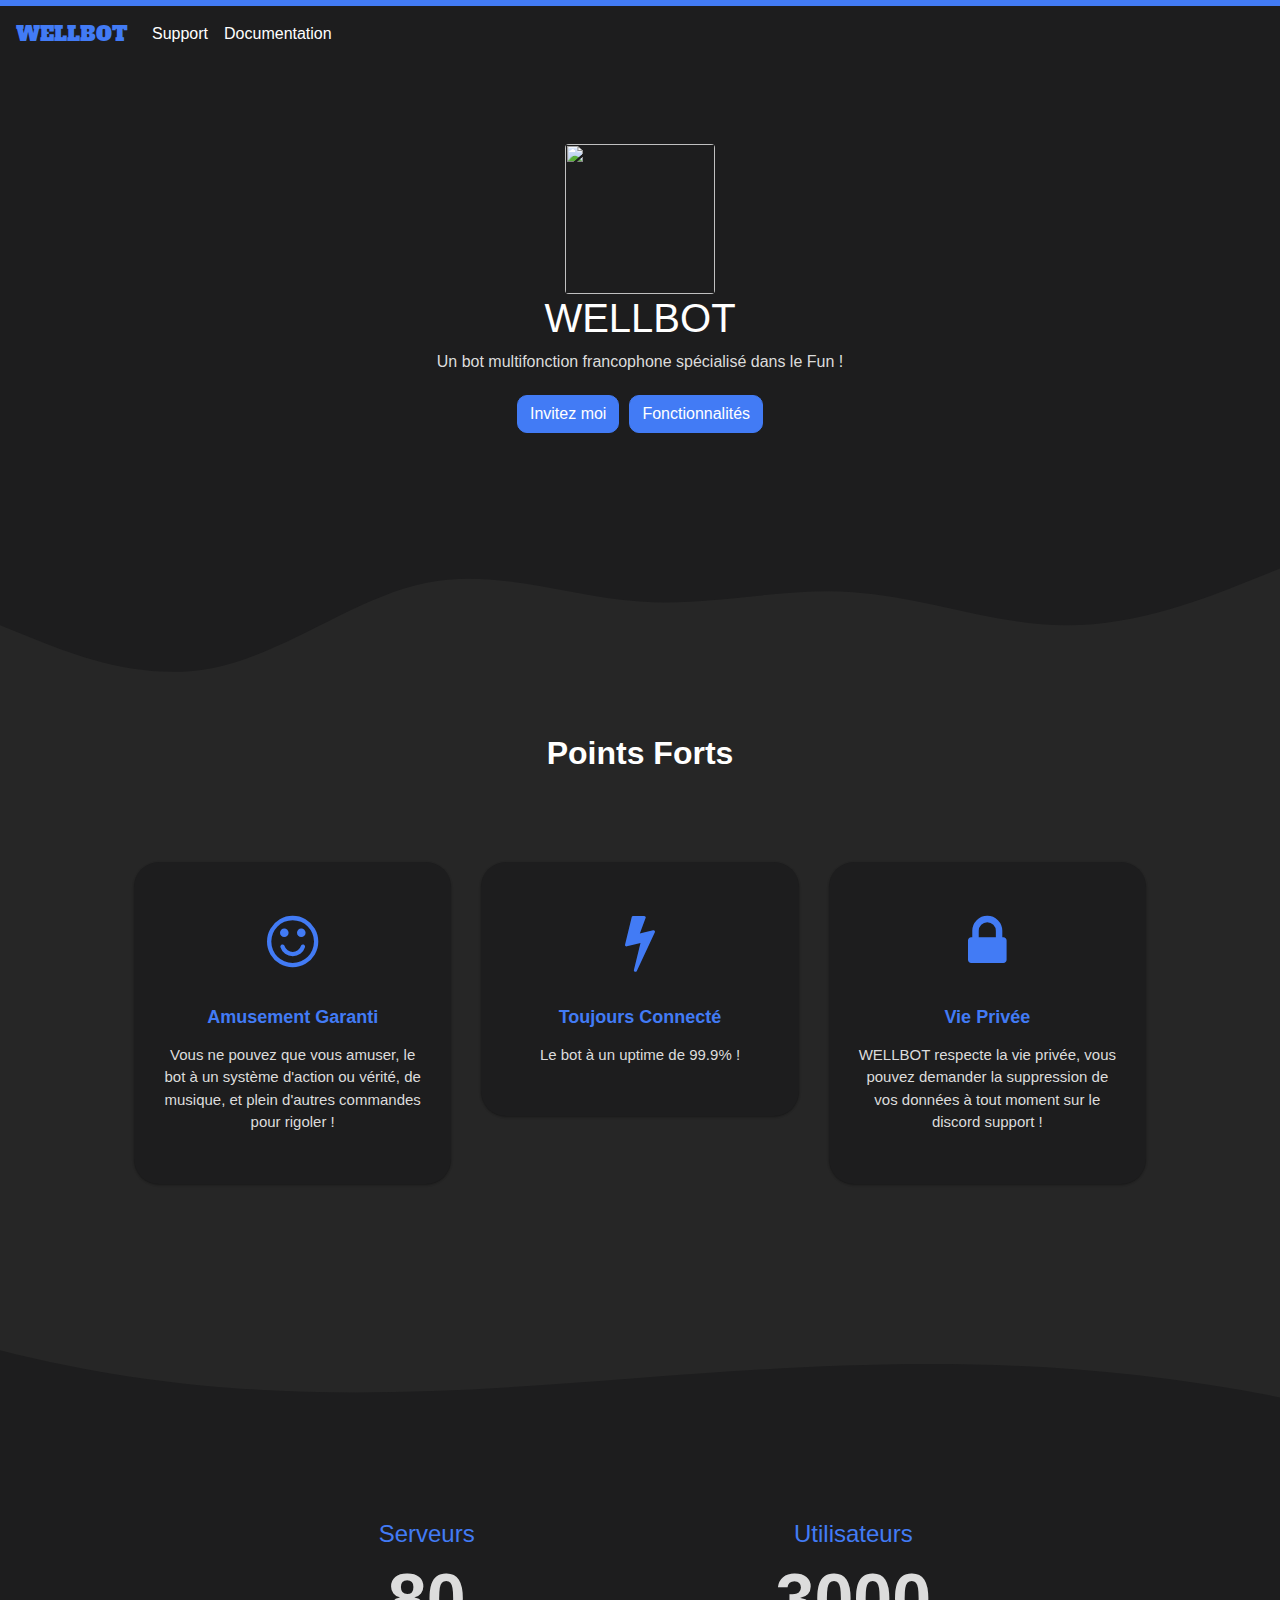
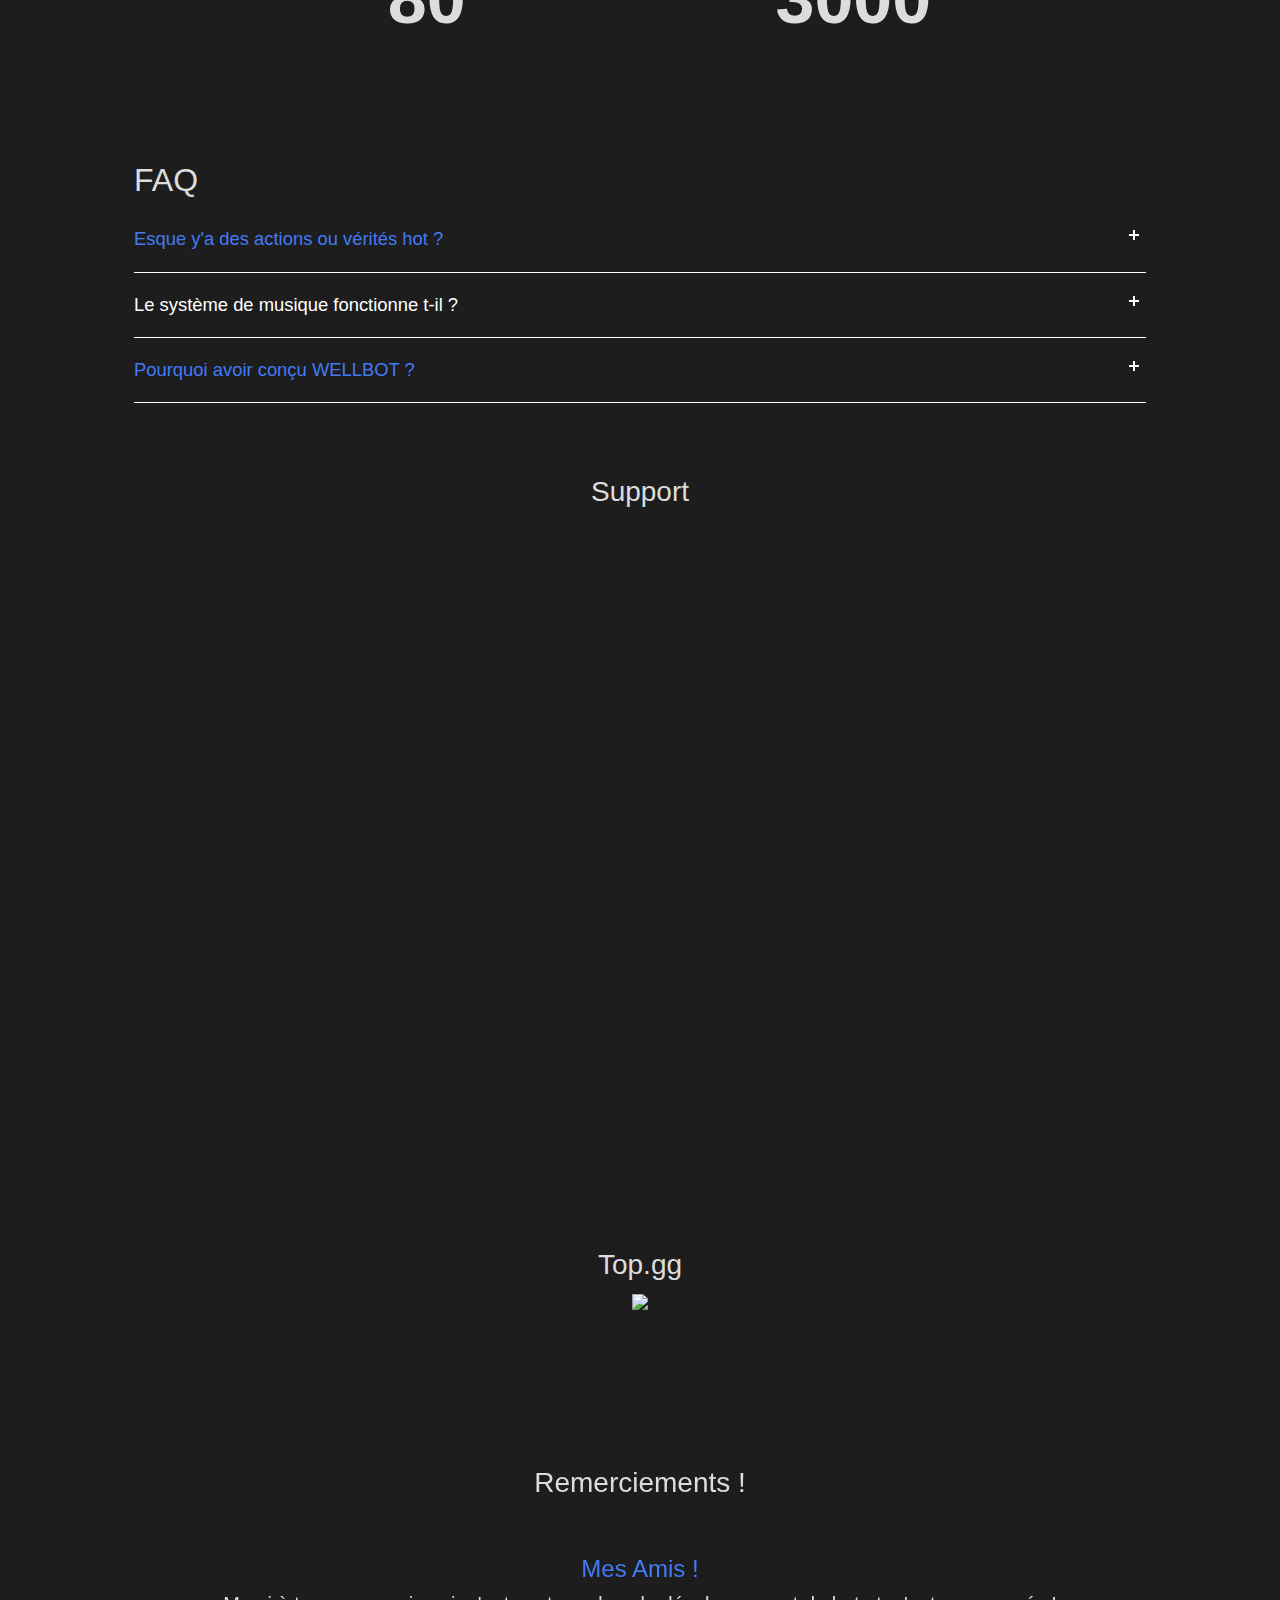
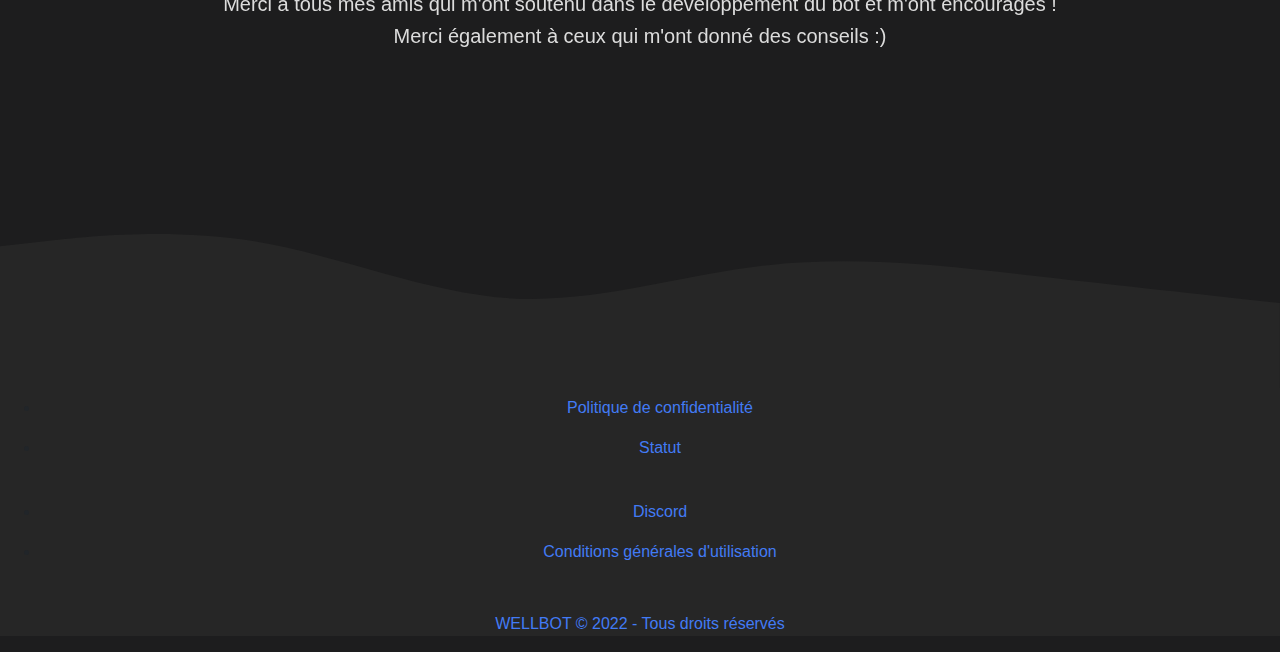
==== index.html @ bb54a420 "Update index.html" ====
<!DOCTYPE html>
<html>

<head>
    <meta charset="utf-8">
    <meta name="viewport" content="width=device-width, initial-scale=1.0, shrink-to-fit=no">
    <title>WELLBOT</title>
    <meta name="description" content="WELLBOT est le bot idéal pour une soirée entre pote !">
    <meta name="theme-color" content="#427bf5">
    <meta property="og:image" content="https://cdn.discordapp.com/avatars/936707500416319509/44e3b0d8309978856f3c87a287f75eaa.webp"/>
    <link rel="icon" type="image/png" sizes="300x250" href="https://cdn.discordapp.com/avatars/936707500416319509/44e3b0d8309978856f3c87a287f75eaa.webp?width=447&height=447">
    <link rel="stylesheet" href="assets/bootstrap/css/bootstrap.min.css">
    <link rel="stylesheet" href="https://fonts.googleapis.com/css?family=Alfa+Slab+One">
    <link rel="stylesheet" href="assets/fonts/font-awesome.min.css">
    <link rel="stylesheet" href="assets/fonts/ionicons.min.css">
    <link rel="stylesheet" href="https://cdnjs.cloudflare.com/ajax/libs/animate.css/3.5.2/animate.min.css">
    <link rel="stylesheet" href="assets/css/styles.css">
</head>

<body style="background-color: var(--background);">
    <div id="top" style="height: 12px;">
        <nav class="navbar navbar-light navbar-expand fixed-top" style="color: var(--main-color);border-top-width: 6px;border-top-style: solid;background: var(--background);">
            <div class="container-fluid"><a class="navbar-brand" href="#" style="color: var(--main-color);font-family: 'Alfa Slab One', cursive;">WELLBOT</a><button data-toggle="collapse" class="navbar-toggler" data-target="#navcol-1"><span class="sr-only">Toggle navigation</span><span class="navbar-toggler-icon"></span></button>
                <div
                    class="collapse navbar-collapse" id="navcol-1">
                    <ul class="nav navbar-nav">
                        <li class="nav-item"><a class="nav-link active smoothScroll" href="https://discord.gg/VDmZpGMdAB" style="color: var(--text-color);">Support</a></li>
                        <li class="nav-item"><a class="nav-link smoothScroll" href="#" style="color: var(--text-color);">Documentation</a></li>
			   
                        </ul>

            </div>
    </div>
    </nav>
    </div>
    <header class="d-xl-flex flex-column justify-content-xl-center align-items-xl-center" style="height: 418px;text-align: center;margin: 55px;"><img class="rounded" src="https://cdn.discordapp.com/avatars/936707500416319509/44e3b0d8309978856f3c87a287f75eaa.webp?width=447&height=447" width="150" height="150" style="margin-top: 30px;">
        <h1 class="d-xl-flex justify-content-xl-start" style="color: var(--text-color);">WELLBOT</h1>
        <p style="color: var(--secondary-text-color);">Un bot multifonction francophone spécialisé dans le Fun !</p>
        <div class="tada animated"><div role="group" class="btn-group"> <a href="https://discord.com/api/oauth2/authorize?client_id=936707500416319509&permissions=8&scope=bot%20applications.commands" class="btn btn-primary shadow-none" type="button" style="margin: 5px;background-color: var(--main-color);border-color: var(--main-color);border-radius: 10px;">Invitez moi</a>
	
	<a class="btn btn-primary smoothScroll shadow-none" role="button" style="margin: 5px;background-color: var(--main-color);border-color: var(--main-color);border-radius: 10px;"
        href="#feature">Fonctionnalités</a></div></div>
    </header>
    <div id="feature" style="height: 90px;background: var(--secondary);"><div><svg xmlns="http://www.w3.org/2000/svg" viewBox="0 0 1440 320"><path fill="var(--background)" fill-opacity="1" d="M0,96L40,112C80,128,160,160,240,144C320,128,400,64,480,48C560,32,640,64,720,69.3C800,75,880,53,960,58.7C1040,64,1120,96,1200,96C1280,96,1360,64,1400,48L1440,32L1440,0L1400,0C1360,0,1280,0,1200,0C1120,0,1040,0,960,0C880,0,800,0,720,0C640,0,560,0,480,0C400,0,320,0,240,0C160,0,80,0,40,0L0,0Z"></path></svg></div></div>
    <div class="features-boxed" style="background: var(--secondary);">
        <div class="container" style="color: var(--main-color);">
            <div class="intro">
                <h2 class="text-center" style="color: var(--text-color);">Points Forts</h2>
            </div>
            <div class="row justify-content-center features">
            	<div class="col-sm-6 col-md-5 col-lg-4 item">
                    <div id="features" class="box"><i class="fa fa-smile-o icon" style="color: var(--main-color);"></i>
                        <h3 class="name">Amusement Garanti</h3>
                        <p class="description" style="color: var(--secondary-text-color);">Vous ne pouvez que vous amuser, le bot à un système d'action ou vérité, de musique, et plein d'autres commandes pour rigoler !<br></p>
                    </div>
                </div> 
                <div class="col-sm-6 col-md-5 col-lg-4 item">
                    <div id="features" class="box" style="/*border-radius: 34px;*/"><i class="fa fa-bolt icon" style="color: var(--main-color);"></i>
                        <h3 class="name">Toujours Connecté</h3>
                        <p class="description" style="color: var(--secondary-text-color);">Le bot à un uptime de 99.9% !<br></p>
                    </div>
                </div>
                <div class="col-sm-6 col-md-5 col-lg-4 item">
                    <div id="features" class="box"><i class="fa fa-lock icon" style="color: var(--main-color);"></i>
                        <h3 class="name">Vie Privée</h3>
                        <p class="description" style="color: var(--secondary-text-color);">WELLBOT respecte la vie privée, vous pouvez demander la suppression de vos données à tout moment sur le discord support !<br></p>
                    </div>
                </div>
            </div>
        </div>
      <div>
</div>
</div>
    
	<div style="background-color: var(--background);"><div style="height: 150px; overflow: hidden;" ><svg viewBox="0 0 500 150" preserveAspectRatio="none" style="height: 100%; width: 100%;"><path d="M-41.53,-9.56 C167.83,173.98 302.14,-60.89 534.09,89.10 L500.00,0.00 L0.00,0.00 Z" style="stroke: none; fill: var(--secondary);"></path></svg></div></div>
    <div id="commands">
        <section>
            <div class="container-fluid text-white">
                <div class="row row-cols-3 justify-content-center" style="color: var(--secondary-text-color);">
                    <div class="col-auto col-md-6 col-lg-4 text-center pb-5 pt-5 number-item love_counter">
                            <h4 style="color: var(--main-color);margin-top: -6px;">Serveurs</h4>
                    <h1 class="love_count" style="font-size: 70px;"><strong>80</strong></h1>
                    </div>
                    <div class="col-auto col-lg-4 text-center align-self-center pb-5 pt-5 love_counter">
                         <h4 style="color: var(--main-color);margin-top: -6px;">Utilisateurs</h4>
                    <h1 class="love_count" style="font-size: 70px;"><strong>3000</strong></h1>
                       </div>
                </div>
            </div>
        </section><div class="container">
  <h2>FAQ</h2>
  <div class="accordion">
         
    <div class="accordion-item">
      <button id="accordion-button-1" aria-expanded="false"><span class="accordion-title" style="color: var(--main-color)">Esque y'a des actions ou vérités hot ?</span><span class="icon" aria-hidden="true"></span></button>
      <div class="accordion-content">
        <p>Oui, le système d'action ou vérité de wellbot comporte des questions assez intimes ou +18 mais vous pouvez ne pas répondre à la question grâce à la commande joker ! </p>
      </div>
    </div>
     <div class="accordion-item">
      <button id="accordion-button-1" aria-expanded="false"><span class="accordion-title">Le système de musique fonctionne t-il  ?</span><span class="icon" aria-hidden="true"></span></button>
      <div class="accordion-content">
        <p>Absolument, le système de musique est totalement fonctionnel mais néanmoins si vous rencontrez un problème, je vous invite à rejoindre le support !</p>
      </div>
    </div>
     <div class="accordion-item">
      <button id="accordion-button-1" aria-expanded="false"><span class="accordion-title" style="color: var(--main-color)">Pourquoi avoir conçu WELLBOT ?</span><span class="icon" aria-hidden="true"></span></button>
      <div class="accordion-content">
        <p>On a créé WELLBOT car on a trouvé qu'il manquait du fun sur mon ancien serveur, puis j'ai décidé de le rendre publique, nous ne nous attendions pas à ce qu'il dépasse les 60 serveurs en même pas 4 jours !</p>
      </div>
    </div>
    <br>
    	<br>
    	<br>
 <h3 class="text-center name" style="color: var(--secondary-text-color)">Support</h3>
 <center><iframe id ="dwidget"src="https://canary.discord.com/widget?id=936621077801623613&theme=dark" width="550" height="500" allowtransparency="true" frameborder="0" sandbox="allow-popups allow-popups-to-escape-sandbox allow-same-origin allow-scripts"></iframe>
</center>
<br>
	<h3 class="text-center name" style="color: var(--secondary-text-color)">Top.gg</h3>
<center><a href="https://top.gg/bot/936707500416319509">
  <img src="https://top.gg/api/widget/936707500416319509.svg">
</a>
</center>
<br>

</div>
</div></div>
    <div class="team-clean" style="background: rgba(0,0,0,0);">
        <div class="container" style="filter: blur(0px);padding-bottom: 0px;">
            <h3 class="text-center name" style="color: var(--secondary-text-color)">Remerciements !</h3>
           <br>
           	<br>
<div class="intro"></div>
            <h4 class="text-center name" style="color: var(--main-color)">Mes Amis !</h4>
            <h5 class="text-center name" style="color: var(--secondary-text-color)">Merci à tous mes amis qui m'ont soutenu dans le développement du bot et m'ont encouragés !</h5>
             <h5 class="text-center name" style="color: var(--secondary-text-color)">Merci également à ceux qui m'ont donné des conseils :)</h5>
                <br>
           	<br>
		</div>
        </div>
    </div>
	
	
<svg xmlns="http://www.w3.org/2000/svg" viewBox="0 0 1440 320"><path fill="var(--secondary)" fill-opacity="1" d="M0,160L48,154.7C96,149,192,139,288,154.7C384,171,480,213,576,218.7C672,224,768,192,864,181.3C960,171,1056,181,1152,192C1248,203,1344,213,1392,218.7L1440,224L1440,320L1392,320C1344,320,1248,320,1152,320C1056,320,960,320,864,320C768,320,672,320,576,320C480,320,384,320,288,320C192,320,96,320,48,320L0,320Z"></path></svg>
    <div class="footer-dark" style="background: var(--secondary);padding-top: 0px;padding-bottom: 0px;">
	    <center>
		    <ul>
	    <li class="nav-item"><a class="nav-link smoothScroll" href="privacy-policy.html" style="color: var(--main-color);">Politique de confidentialité</a></li>
	    <li class="nav-item"><a class="nav-link smoothScroll" href="https://status.watchbot.app/bot/936707500416319509" style="color: var(--main-color);">Statut</a></li>
	    <br>
	     <li class="nav-item"><a class="nav-link smoothScroll" href="https://discord.gg/VDmZpGMdAB" style="color: var(--main-color);">Discord</a></li>
	     <li class="nav-item"><a class="nav-link smoothScroll" href="Tos.html" style="color: var(--main-color);">Conditions générales d'utilisation</a></li>
		    </ul>
		    </center>
            <p class="copyright" style="color: var(--main-color);">WELLBOT © 2022 - Tous droits réservés</p>
            <p class="copyright" style="color: var(--text-color);padding: 0px;">    
        </div>
    </div>
    <script src="assets/js/jquery.min.js"></script>
    <script src="assets/bootstrap/js/bootstrap.min.js"></script>
    <script src="assets/js/Counting.js"></script>
    <script src="assets/js/untitled.js"></script>
</body>

</html>
---- assets/css/styles.css ----
:root {
  --main-color: #427bf5;
  --background: #1d1d1e;
  --secondary: #262626;
  --link: #427bf5;
  --text-color: #fff;
  --secondary-text-color: #dcdcdc;
}

@media (max-width: 300px) {
  #dwidget {
    width: 150px;
    height: 200px;
    }
  }
  
  
  @media (max-width: 500px) {
  #dwidget {
    width: 250px;
    height: 550px;
    }
  }
  
  @media (max-width: 800px) {
  #dwidget {
    width: 450px;
    height: 550px;
    }
  }

  @media (min-width: 200px) {
    #dwidget {
      width: 100px;
      height: 550px;
    }
  }

  @media (min-width: 300px) {
    #dwidget {
      width: 200px;
      height: 550px;
    }
  }

  @media (min-width: 500px) {
    #dwidget {
      width: 350px;
      height: 550px;
    }
  }

  @media (min-width: 800px) {
    #dwidget {
      width: 650px;
      height: 700px;
    }
  }

::-webkit-scrollbar {
  width: 8px;
}

::-webkit-scrollbar-track {
  background: black;
}

::-webkit-scrollbar-thumb {
  background: var(--main-color);
}

.footer-dark {
  padding: 50px 0;
}

.footer-dark .item.text {
  margin-bottom: 36px;
}

.footer-dark .item.social {
  text-align: center;
}

.footer-dark .item.social > a {
  font-size: 20px;
  width: 36px;
  height: 36px;
  line-height: 36px;
  display: inline-block;
  text-align: center;
  border-radius: 50%;
  box-shadow: 0 0 0 1px rgba(255,255,255,0.4);
  margin: 0 8px;
  color: #fff;
  opacity: 0.75;
}

.footer-dark .item.social > a:hover {
  background-color: #474350;
}

.footer-dark .copyright {
  text-align: center;
  padding-top: 24px;
}



.features-boxed {
  color: #313437;
  background-color: #eef4f7;
}

.features-boxed p {
  color: #7d8285;
}

.features-boxed h2 {
  font-weight: bold;
  margin-bottom: 40px;
  padding-top: 40px;
  color: inherit;
}

@media (max-width:767px) {
  .features-boxed h2 {
    margin-bottom: 25px;
    padding-top: 25px;
    font-size: 24px;
  }
}

.features-boxed .intro {
  font-size: 16px;
  max-width: 500px;
  margin: 0 auto;
}

.features-boxed .intro p {
  margin-bottom: 0;
}

.features-boxed .features {
  padding: 50px 0;
}

.features-boxed .item {
  text-align: center;
}

.features-boxed .item .box {
  text-align: center;
  padding: 30px;
  background-color: #fff;
  margin-bottom: 30px;
}

.features-boxed .item .icon {
  font-size: 60px;
  color: #1485ee;
  margin-top: 20px;
  margin-bottom: 35px;
}

.features-boxed .item .name {
  font-weight: bold;
  font-size: 18px;
  margin-bottom: 8px;
  margin-top: 0;
  color: inherit;
}

.features-boxed .item .description {
  font-size: 15px;
  margin-top: 15px;
  margin-bottom: 20px;
}

a:hover {
  text-decoration: none;
  color: var(--main-color);
}

.shadow-lg.box:hover {
  background: rgb(244,241,241);
  box-shadow: 0 14px 28px rgba(0,0,0,0.25), 0 10px 10px rgba(0,0,0,0.22);
}

a {
  color: var(--main-color);
}



* {
  box-sizing: border-box;
}

*::before, *::after {
  box-sizing: border-box;
}

.container {
  margin: 0 auto;
  padding: 4rem;
  color: var(--secondary-text-color);
}

.accordion .accordion-item {
  border-bottom: 1px solid var(--text-color);
}

.accordion .accordion-item button[aria-expanded='true'] {
  border-bottom: 1px solid var(--link);
}

.accordion button {
  position: relative;
  display: block;
  text-align: left;
  width: 100%;
  padding: 1em 0;
  color: var(--text-color);
  font-size: 1.15rem;
  font-weight: 400;
  border: none;
  background: none;
  outline: none;
}

.accordion button:hover, .accordion button:focus {
  cursor: pointer;
  color: var(--link);
}

.accordion button:hover::after, .accordion button:focus::after {
  cursor: pointer;
  color: var(--link);
  border-right: 1px solid var(--link);
}

.accordion button .accordion-title {
  padding: 1em 1.5em 1em 0;
}

.accordion button .icon {
  display: inline-block;
  position: absolute;
  top: 18px;
  right: 0;
  width: 22px;
  height: 22px;
}

.accordion button .icon::before {
  display: block;
  position: absolute;
  content: '';
  top: 9px;
  left: 5px;
  width: 10px;
  height: 2px;
  background: currentColor;
}

.accordion button .icon::after {
  display: block;
  position: absolute;
  content: '';
  top: 5px;
  left: 9px;
  width: 2px;
  height: 10px;
  background: currentColor;
}

.accordion button[aria-expanded='true'] {
  color: var(--link);
}

.accordion button[aria-expanded='true'] .icon::after {
  width: 0;
}

.accordion button[aria-expanded='true'] + .accordion-content {
  opacity: 1;
  max-height: 250em;
  transition: all 200ms linear;
  will-change: opacity, max-height;
}

.accordion .accordion-content {
  opacity: 0;
  max-height: 0;
  overflow: hidden;
  transition: opacity 200ms linear, max-height 200ms linear;
  will-change: opacity, max-height;
}

.accordion .accordion-content p {
  font-size: 1rem;
  font-weight: 300;
  margin: 2em 0;
}

div#features {
  box-shadow: 0 1px 3px rgba(0,0,0,0.12), 0 1px 2px rgba(0,0,0,0.24);
  transition: all 0.3s cubic-bezier(.25,.8,.25,1);
  border-radius: 25px;
  background: var(--background);
}

div#features:hover {
  box-shadow: 0 14px 28px rgba(0,0,0,0.25), 0 10px 10px rgba(0,0,0,0.22);
}

.partner:hover {
  border-radius: 598px;
  border-style: solid;
  border-color: var(--main-color);
}

.partner {
  width: 160px;
  height: 160px;
  transition: all 200ms linear;
}

.yeet {
  text-align: center;
  padding: 18px;
}
.footer {
    text-align: center !important;
    background: #353e4c !important;
    padding: 5px 6px !important;
    color: #ecf2ff;
    font-size: 14px !important
}

.footer a {
    color: #6086f6 !important;
    text-decoration: none !important;
    font-weight: bold !important;
}
.start {
    text-align: center !important;
    background: #7289DA !important;
    padding: 60px 50px !important
}

.start .card {
    background: rgba(255, 255, 255, 0.83) !important;
    color: #353e4c !important;
}

.start .card .subtitle {
    color: rgba(53, 62, 76, 0.6) !important;
    font-size: 16px !important;
}
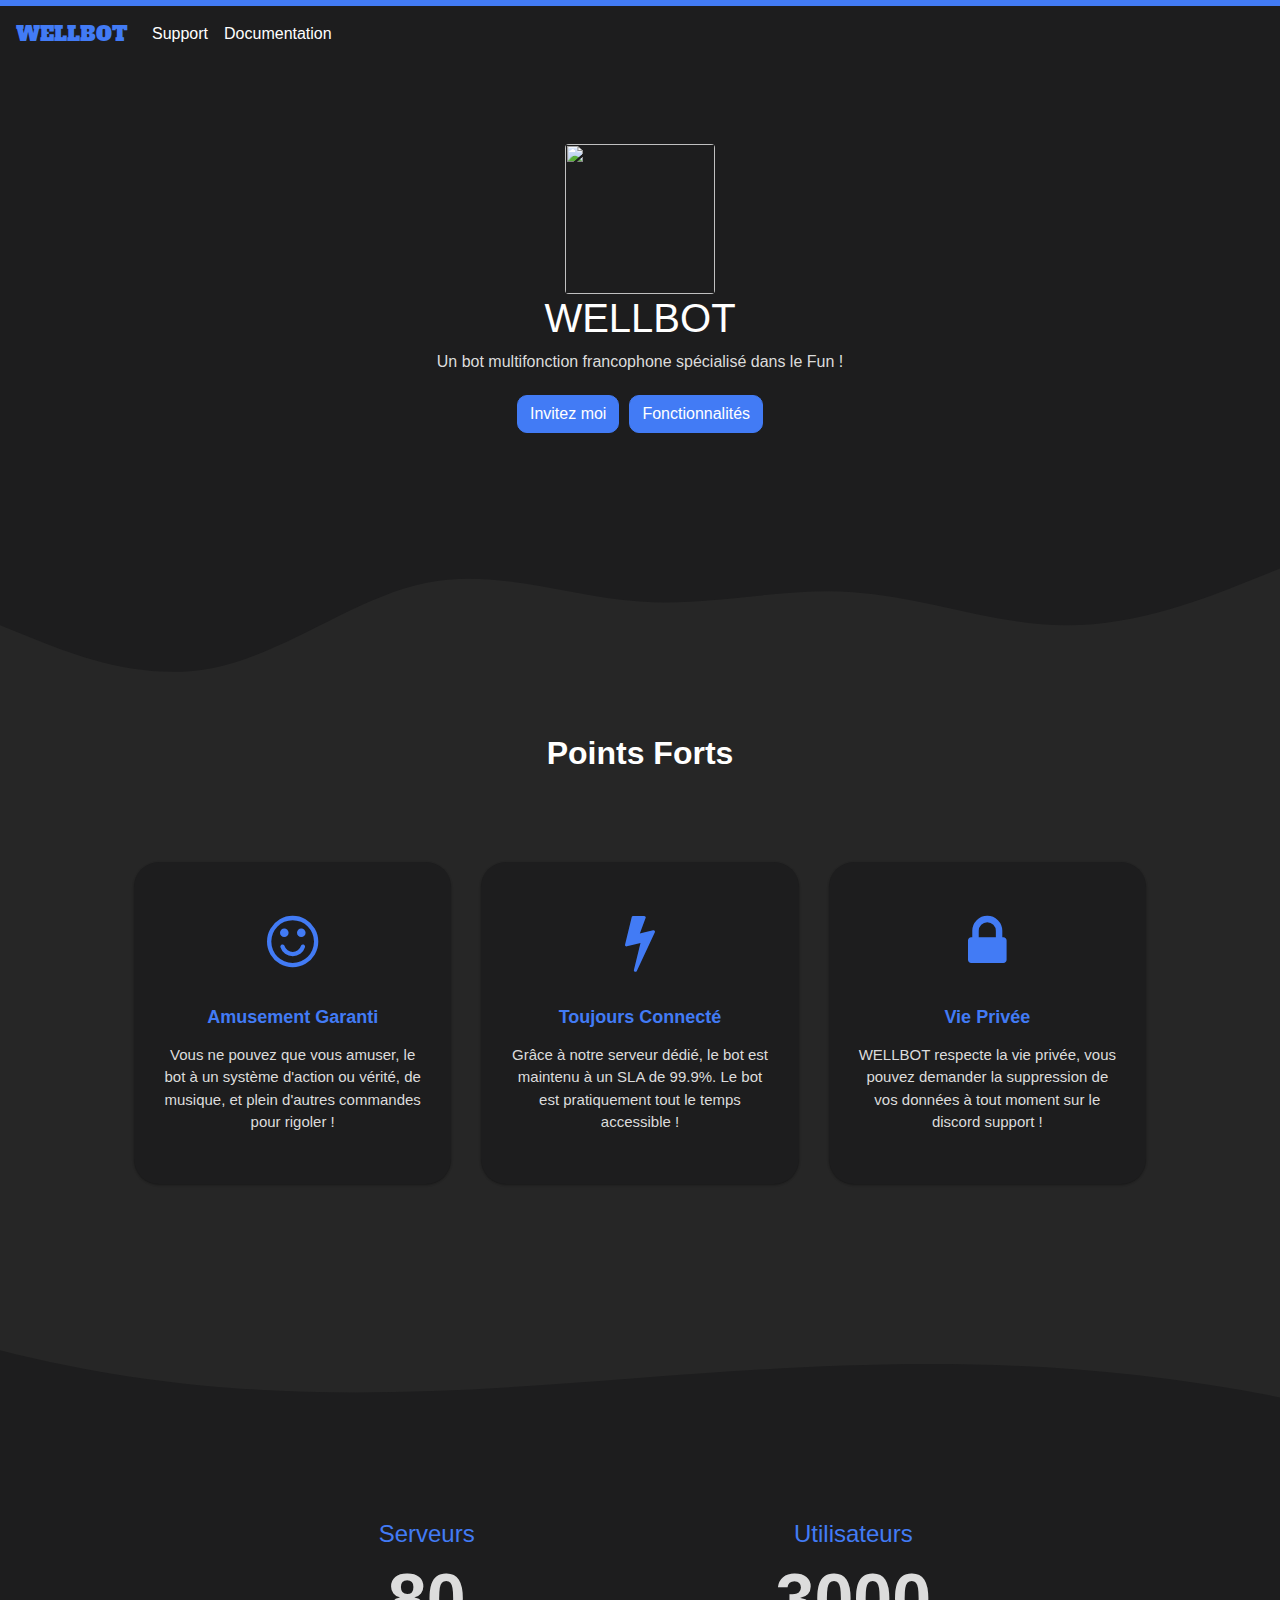
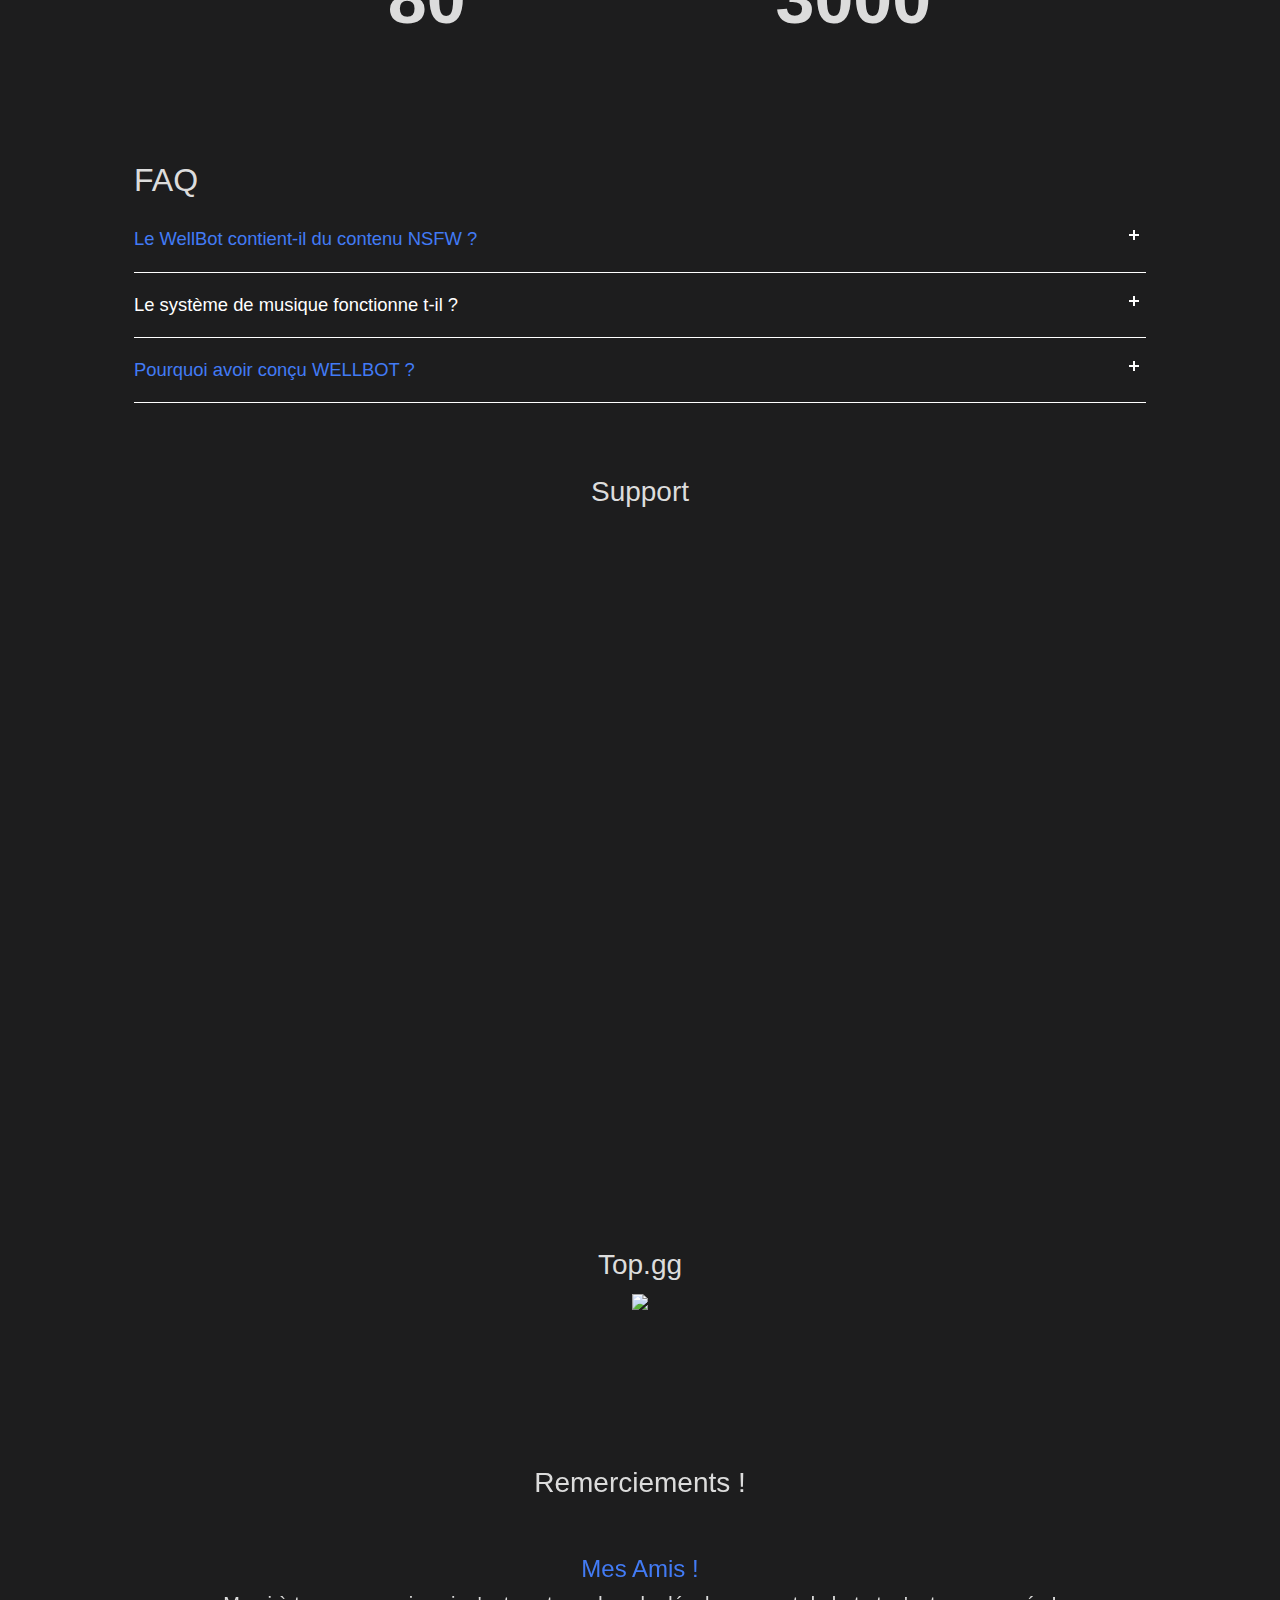
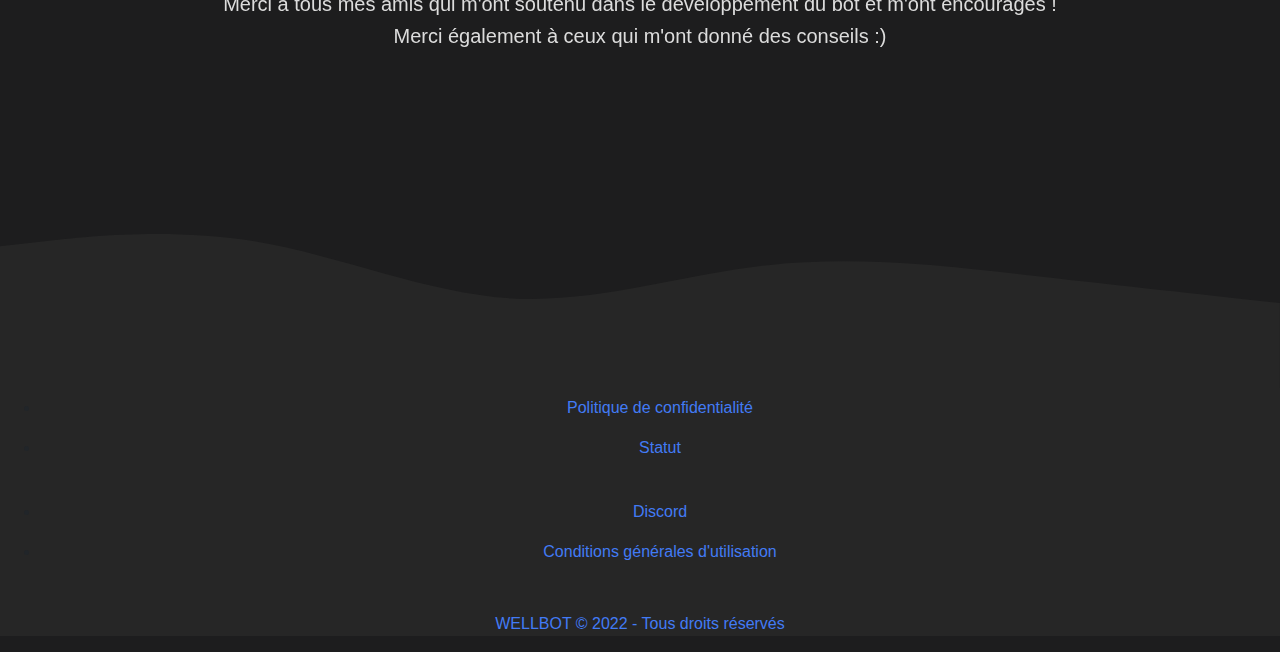
==== commit 273c0968: "Update index.html" ====
--- a/index.html
+++ b/index.html
@@ -33,7 +33,7 @@
     </div>
     </nav>
     </div>
-    <header class="d-xl-flex flex-column justify-content-xl-center align-items-xl-center" style="height: 418px;text-align: center;margin: 55px;"><img class="rounded" src="https://cdn.discordapp.com/avatars/936707500416319509/44e3b0d8309978856f3c87a287f75eaa.webp?width=447&height=447" width="150" height="150" style="margin-top: 30px;">
+    <header class="d-xl-flex flex-column justify-content-xl-center align-items-xl-center" style="height: 418px;text-align: center;margin: 55px;"><img class="rounded" src="cdn.discordapp.com/avatars/936707500416319509/3386b19100e9c97376c9972d29ed5e47.png?size=256" width="150" height="150" style="margin-top: 30px;">
         <h1 class="d-xl-flex justify-content-xl-start" style="color: var(--text-color);">WELLBOT</h1>
         <p style="color: var(--secondary-text-color);">Un bot multifonction francophone spécialisé dans le Fun !</p>
         <div class="tada animated"><div role="group" class="btn-group"> <a href="https://discord.com/api/oauth2/authorize?client_id=936707500416319509&permissions=8&scope=bot%20applications.commands" class="btn btn-primary shadow-none" type="button" style="margin: 5px;background-color: var(--main-color);border-color: var(--main-color);border-radius: 10px;">Invitez moi</a>
@@ -57,7 +57,7 @@
                 <div class="col-sm-6 col-md-5 col-lg-4 item">
                     <div id="features" class="box" style="/*border-radius: 34px;*/"><i class="fa fa-bolt icon" style="color: var(--main-color);"></i>
                         <h3 class="name">Toujours Connecté</h3>
-                        <p class="description" style="color: var(--secondary-text-color);">Le bot à un uptime de 99.9% !<br></p>
+                        <p class="description" style="color: var(--secondary-text-color);">Grâce à notre serveur dédié, le bot est maintenu à un SLA de 99.9%. Le bot est pratiquement tout le temps accessible !<br></p>
                     </div>
                 </div>
                 <div class="col-sm-6 col-md-5 col-lg-4 item">
@@ -92,21 +92,21 @@
   <div class="accordion">
          
     <div class="accordion-item">
-      <button id="accordion-button-1" aria-expanded="false"><span class="accordion-title" style="color: var(--main-color)">Esque y'a des actions ou vérités hot ?</span><span class="icon" aria-hidden="true"></span></button>
+      <button id="accordion-button-1" aria-expanded="false"><span class="accordion-title" style="color: var(--main-color)">Le WellBot contient-il du contenu NSFW ?</span><span class="icon" aria-hidden="true"></span></button>
       <div class="accordion-content">
-        <p>Oui, le système d'action ou vérité de wellbot comporte des questions assez intimes ou +18 mais vous pouvez ne pas répondre à la question grâce à la commande joker ! </p>
+        <p>Oui, certaines questions du action/vérité par exemple, peuvent être considérées comme NSFW. Cependant, nous nous efforçons de les réduire au minimum. Vous pouvez bien entendu skip les questions grâce au joker.</p>
       </div>
     </div>
      <div class="accordion-item">
-      <button id="accordion-button-1" aria-expanded="false"><span class="accordion-title">Le système de musique fonctionne t-il  ?</span><span class="icon" aria-hidden="true"></span></button>
+      <button id="accordion-button-1" aria-expanded="false"><span class="accordion-title">Le système de musique fonctionne t-il ?</span><span class="icon" aria-hidden="true"></span></button>
       <div class="accordion-content">
-        <p>Absolument, le système de musique est totalement fonctionnel mais néanmoins si vous rencontrez un problème, je vous invite à rejoindre le support !</p>
+        <p>Malheureusement, le système de musique n'est plus disponible suite à certaines restrictions. Nous espérons pouvoir le relancer incessamment sous peu !</p>
       </div>
     </div>
      <div class="accordion-item">
       <button id="accordion-button-1" aria-expanded="false"><span class="accordion-title" style="color: var(--main-color)">Pourquoi avoir conçu WELLBOT ?</span><span class="icon" aria-hidden="true"></span></button>
       <div class="accordion-content">
-        <p>On a créé WELLBOT car on a trouvé qu'il manquait du fun sur mon ancien serveur, puis j'ai décidé de le rendre publique, nous ne nous attendions pas à ce qu'il dépasse les 60 serveurs en même pas 4 jours !</p>
+        <p>Le WellBot est un bot qui à été conçu par WellTag car il s'ennuyait sur son discord. Mais WellTag à arrêté le développement du WEllBot pour se consacrer à d'autres projets, alors j'ai repris le bot car je trouvais dommage d'abandonner un bot aussi bien fait.</p>
       </div>
     </div>
     <br>
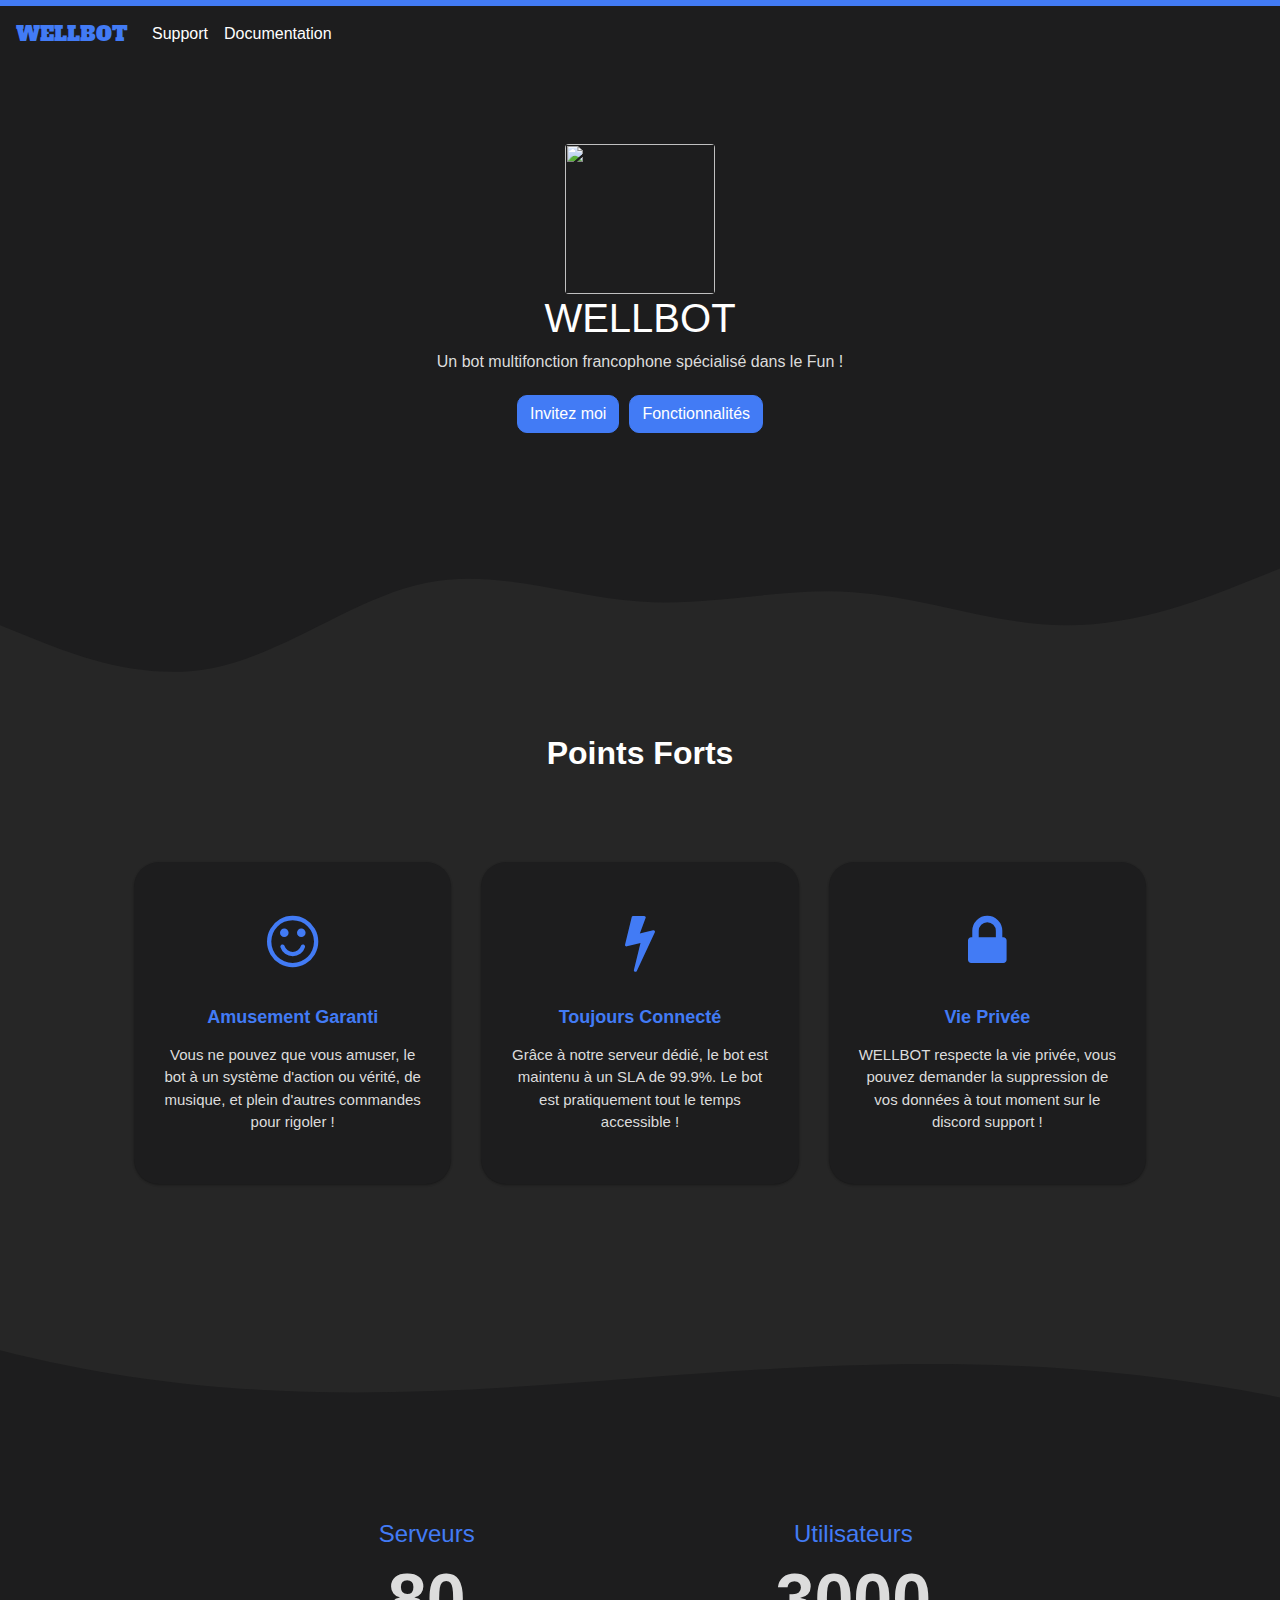
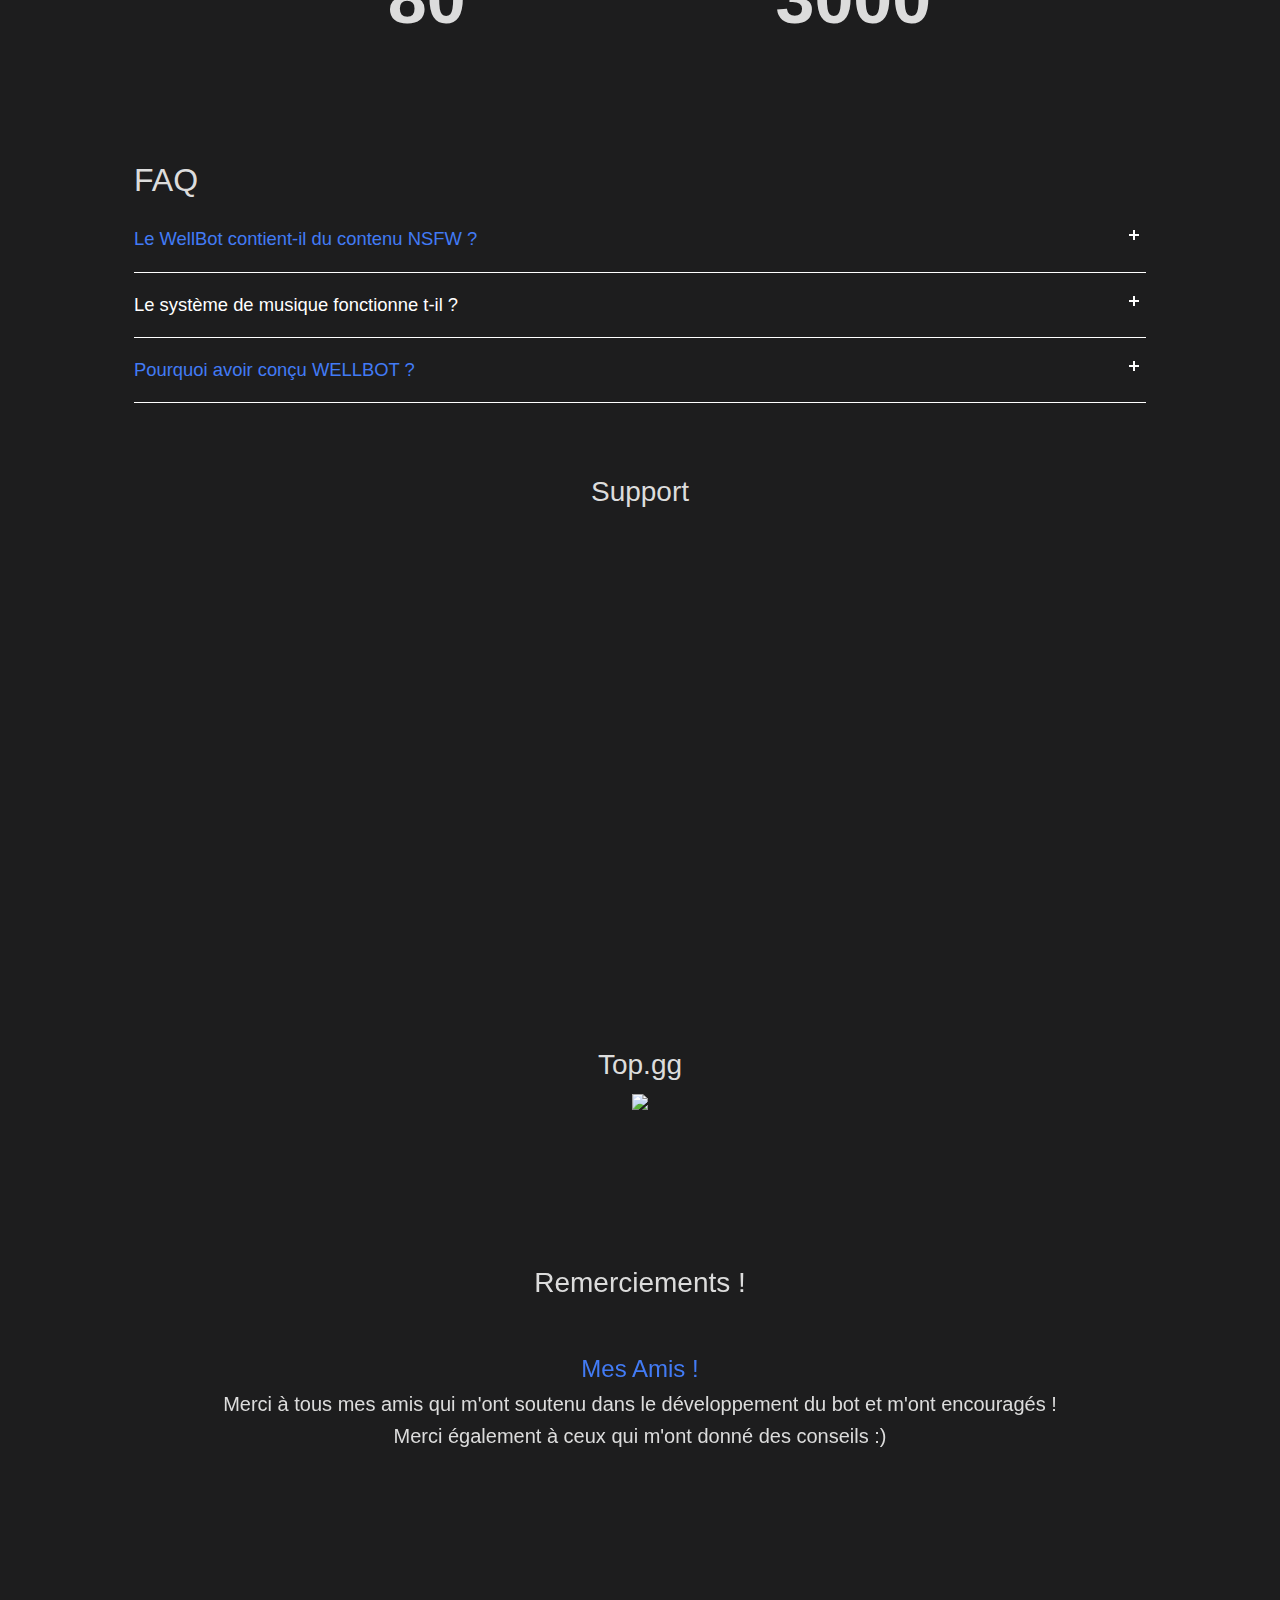
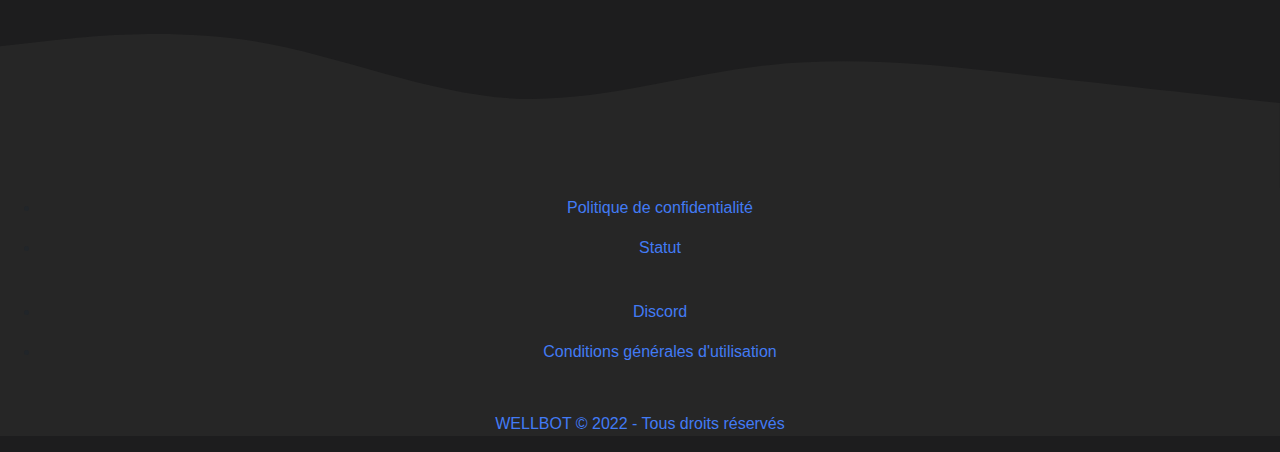
==== commit eb4fe9b0: "Update index.html" ====
--- a/index.html
+++ b/index.html
@@ -25,7 +25,7 @@
                     class="collapse navbar-collapse" id="navcol-1">
                     <ul class="nav navbar-nav">
                         <li class="nav-item"><a class="nav-link active smoothScroll" href="https://discord.gg/VDmZpGMdAB" style="color: var(--text-color);">Support</a></li>
-                        <li class="nav-item"><a class="nav-link smoothScroll" href="#" style="color: var(--text-color);">Documentation</a></li>
+                        <li class="nav-item"><a class="nav-link smoothScroll" href="https://github.com/SeenKid/WellBot-Discord/wiki" style="color: var(--text-color);">Documentation</a></li>
 			   
                         </ul>
 
@@ -33,7 +33,7 @@
     </div>
     </nav>
     </div>
-    <header class="d-xl-flex flex-column justify-content-xl-center align-items-xl-center" style="height: 418px;text-align: center;margin: 55px;"><img class="rounded" src="cdn.discordapp.com/avatars/936707500416319509/3386b19100e9c97376c9972d29ed5e47.png?size=256" width="150" height="150" style="margin-top: 30px;">
+    <header class="d-xl-flex flex-column justify-content-xl-center align-items-xl-center" style="height: 418px;text-align: center;margin: 55px;"><img class="rounded" src="https://cdn.discordapp.com/avatars/936707500416319509/3386b19100e9c97376c9972d29ed5e47.png" width="150" height="150" style="margin-top: 30px;">
         <h1 class="d-xl-flex justify-content-xl-start" style="color: var(--text-color);">WELLBOT</h1>
         <p style="color: var(--secondary-text-color);">Un bot multifonction francophone spécialisé dans le Fun !</p>
         <div class="tada animated"><div role="group" class="btn-group"> <a href="https://discord.com/api/oauth2/authorize?client_id=936707500416319509&permissions=8&scope=bot%20applications.commands" class="btn btn-primary shadow-none" type="button" style="margin: 5px;background-color: var(--main-color);border-color: var(--main-color);border-radius: 10px;">Invitez moi</a>
@@ -113,7 +113,7 @@
     	<br>
     	<br>
  <h3 class="text-center name" style="color: var(--secondary-text-color)">Support</h3>
- <center><iframe id ="dwidget"src="https://canary.discord.com/widget?id=936621077801623613&theme=dark" width="550" height="500" allowtransparency="true" frameborder="0" sandbox="allow-popups allow-popups-to-escape-sandbox allow-same-origin allow-scripts"></iframe>
+ <center><iframe src="https://discord.com/widget?id=1041661567109955614&theme=dark" width="350" height="500" allowtransparency="true" frameborder="0" sandbox="allow-popups allow-popups-to-escape-sandbox allow-same-origin allow-scripts"></iframe>
 </center>
 <br>
 	<h3 class="text-center name" style="color: var(--secondary-text-color)">Top.gg</h3>
@@ -152,7 +152,7 @@
 	     <li class="nav-item"><a class="nav-link smoothScroll" href="Tos.html" style="color: var(--main-color);">Conditions générales d'utilisation</a></li>
 		    </ul>
 		    </center>
-            <p class="copyright" style="color: var(--main-color);">WELLBOT © 2022 - Tous droits réservés</p>
+            <p class="copyright" style="color: var(--main-color); text-align: center !important;">WELLBOT © 2022 - Tous droits réservés</p>
             <p class="copyright" style="color: var(--text-color);padding: 0px;">    
         </div>
     </div>
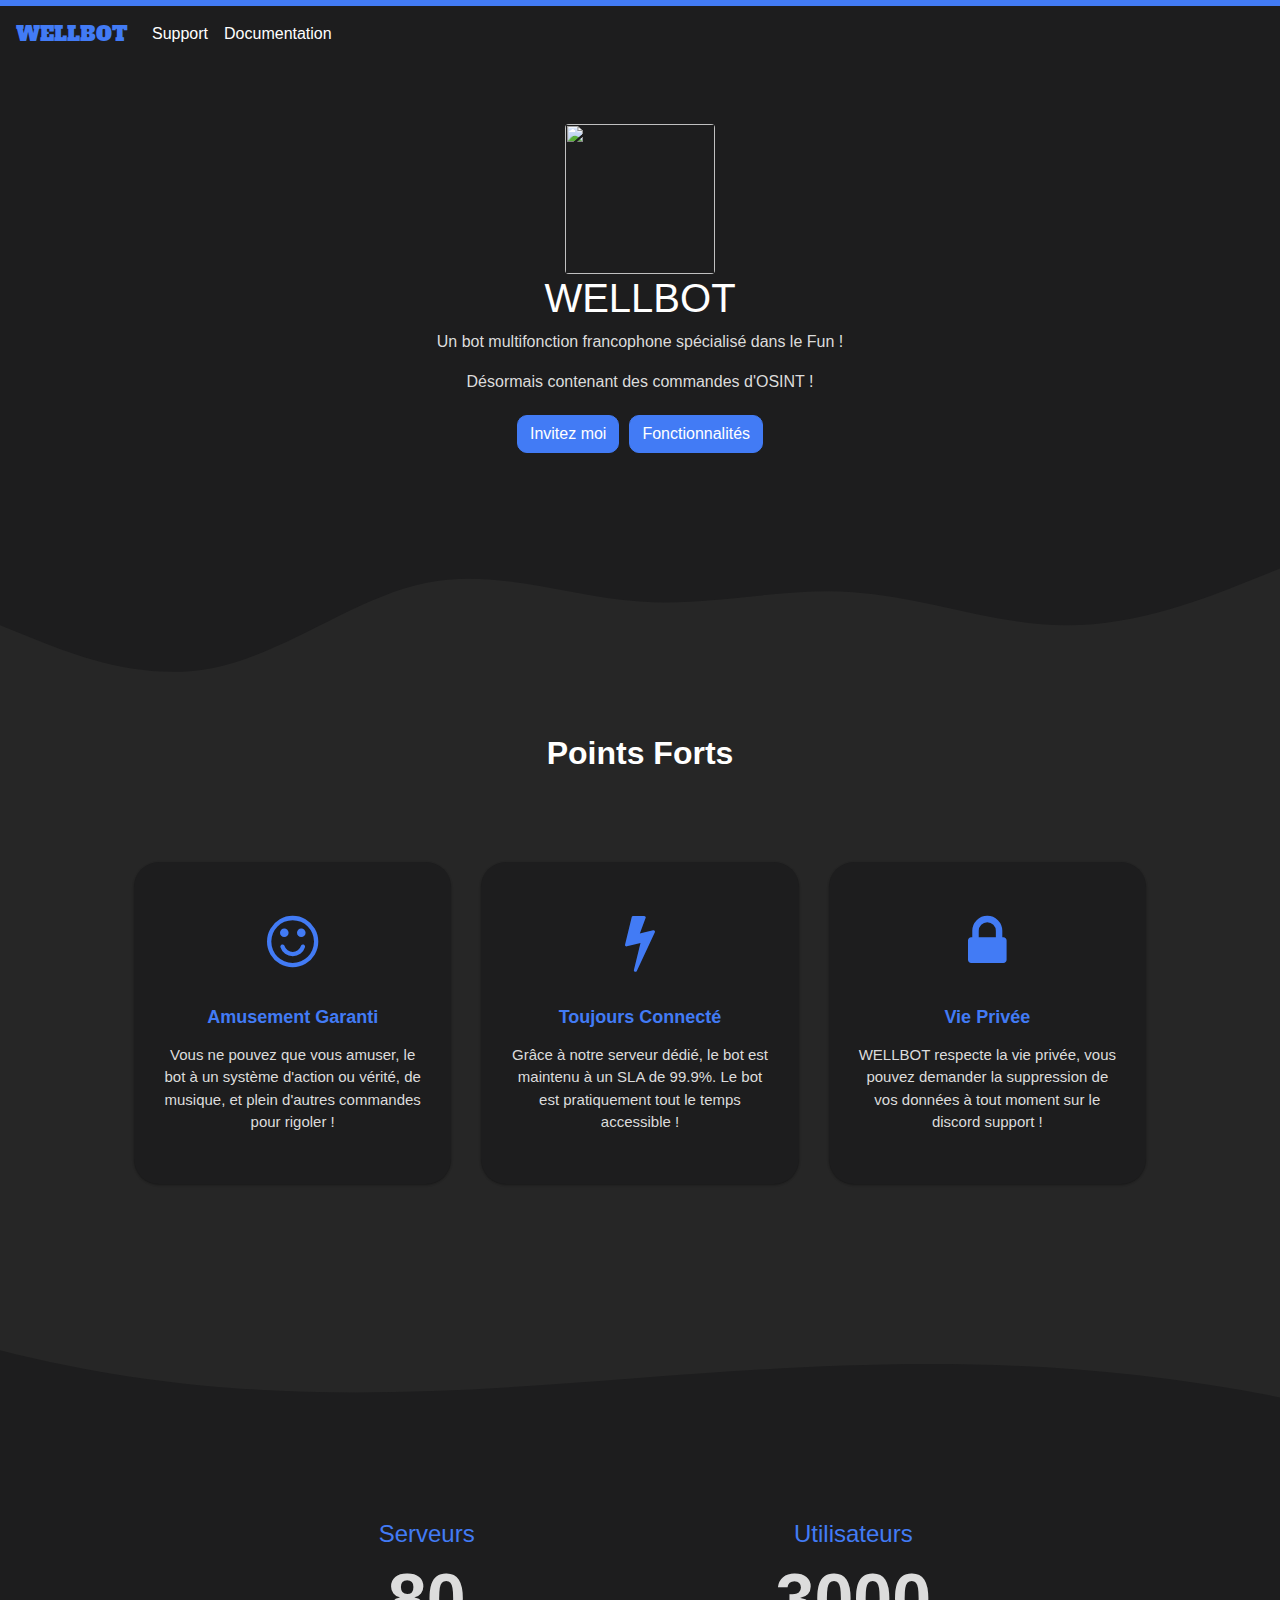
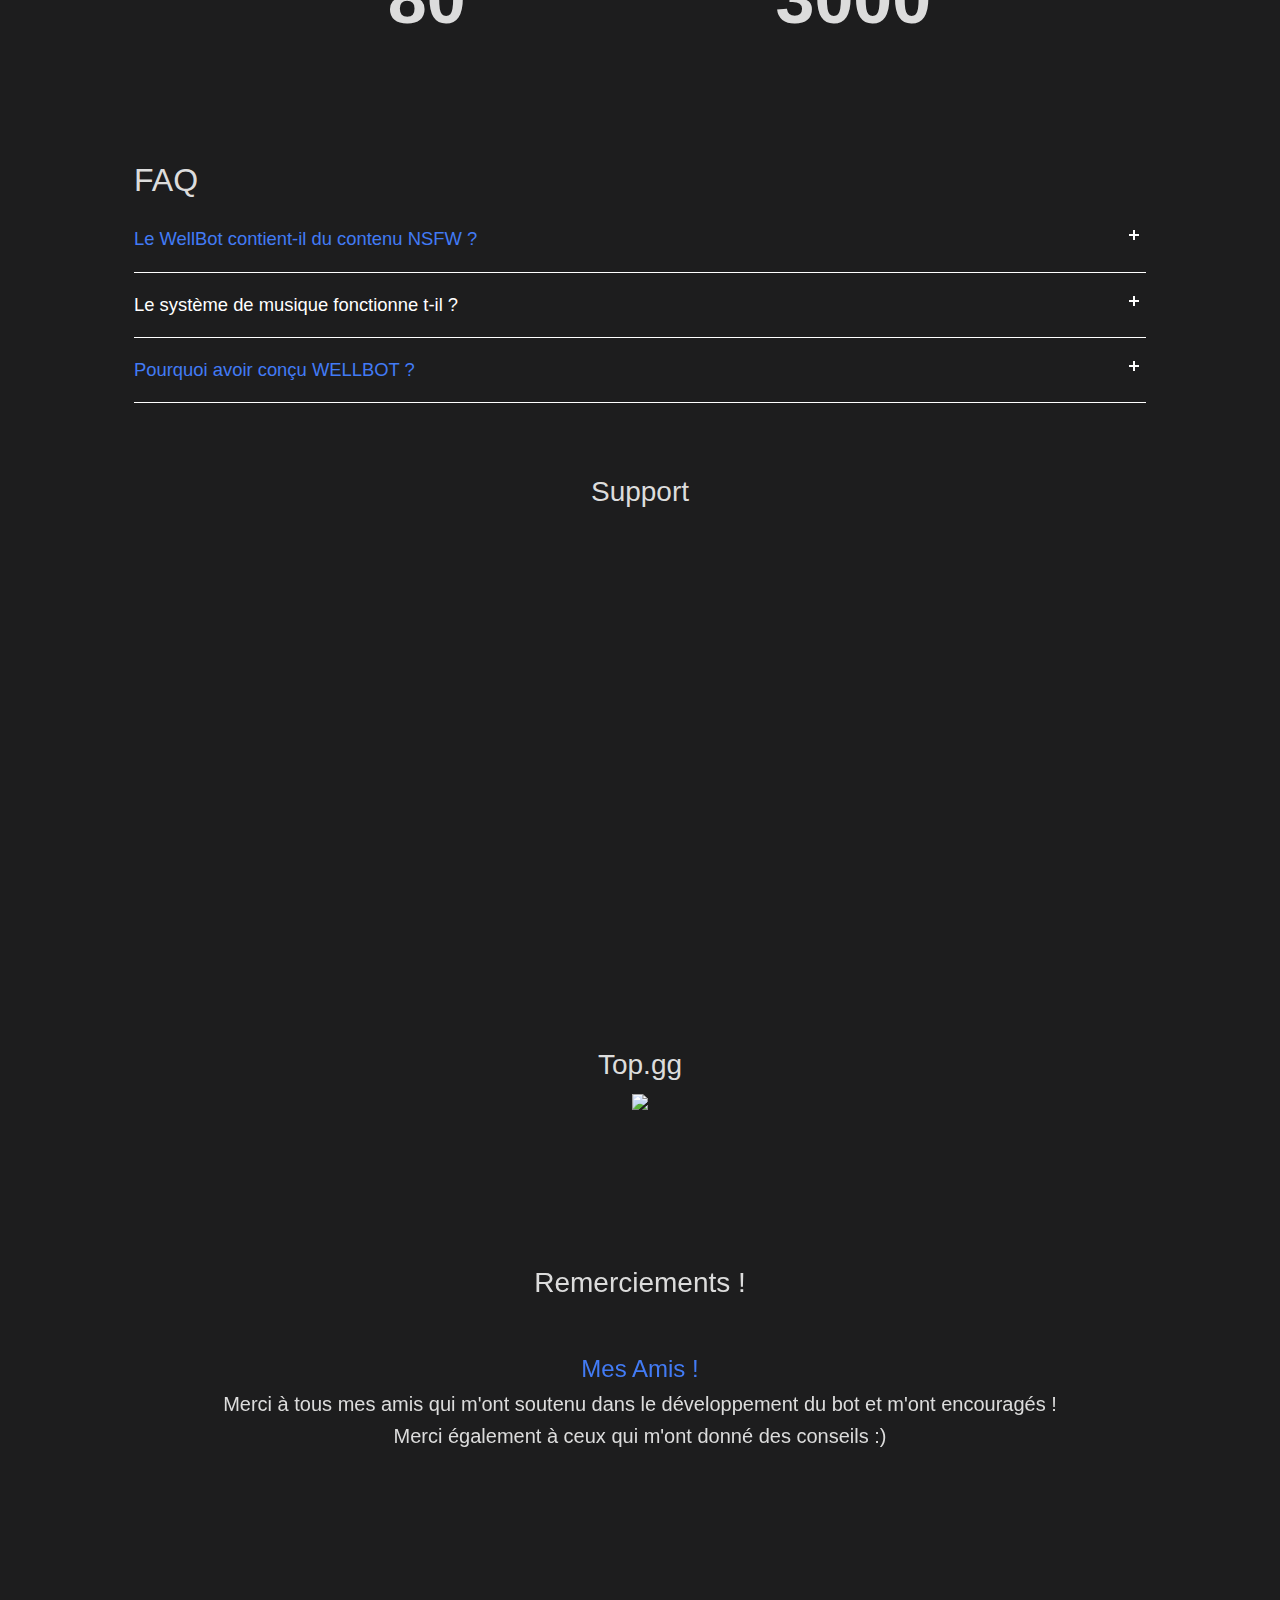
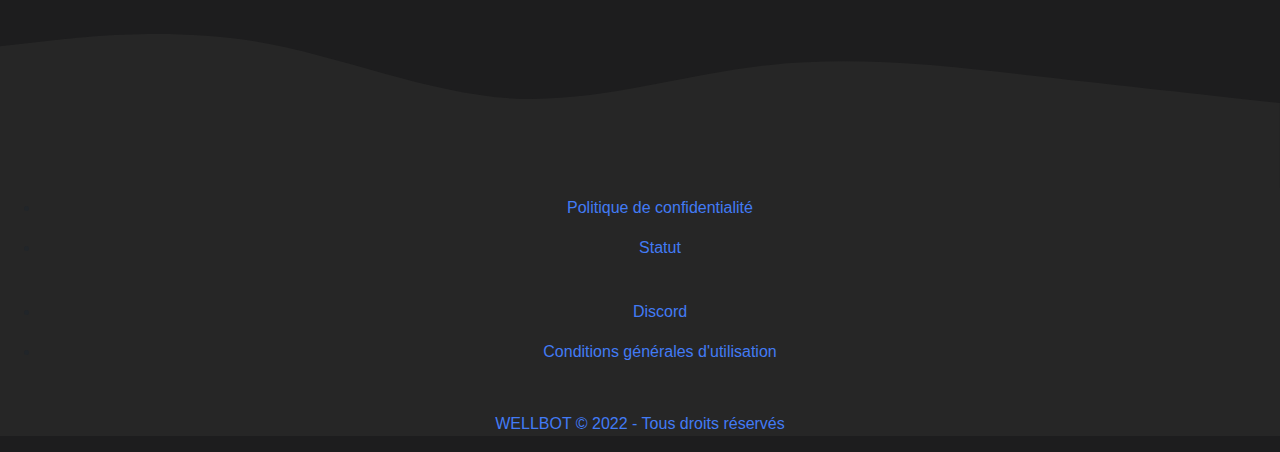
==== commit 8931ef3a: "Update index.html" ====
--- a/index.html
+++ b/index.html
@@ -36,6 +36,7 @@
     <header class="d-xl-flex flex-column justify-content-xl-center align-items-xl-center" style="height: 418px;text-align: center;margin: 55px;"><img class="rounded" src="https://cdn.discordapp.com/avatars/936707500416319509/3386b19100e9c97376c9972d29ed5e47.png" width="150" height="150" style="margin-top: 30px;">
         <h1 class="d-xl-flex justify-content-xl-start" style="color: var(--text-color);">WELLBOT</h1>
         <p style="color: var(--secondary-text-color);">Un bot multifonction francophone spécialisé dans le Fun !</p>
+	<p style="color: var(--secondary-text-color);"> Désormais contenant des commandes d'OSINT ! </p>
         <div class="tada animated"><div role="group" class="btn-group"> <a href="https://discord.com/api/oauth2/authorize?client_id=936707500416319509&permissions=8&scope=bot%20applications.commands" class="btn btn-primary shadow-none" type="button" style="margin: 5px;background-color: var(--main-color);border-color: var(--main-color);border-radius: 10px;">Invitez moi</a>
 	
 	<a class="btn btn-primary smoothScroll shadow-none" role="button" style="margin: 5px;background-color: var(--main-color);border-color: var(--main-color);border-radius: 10px;"
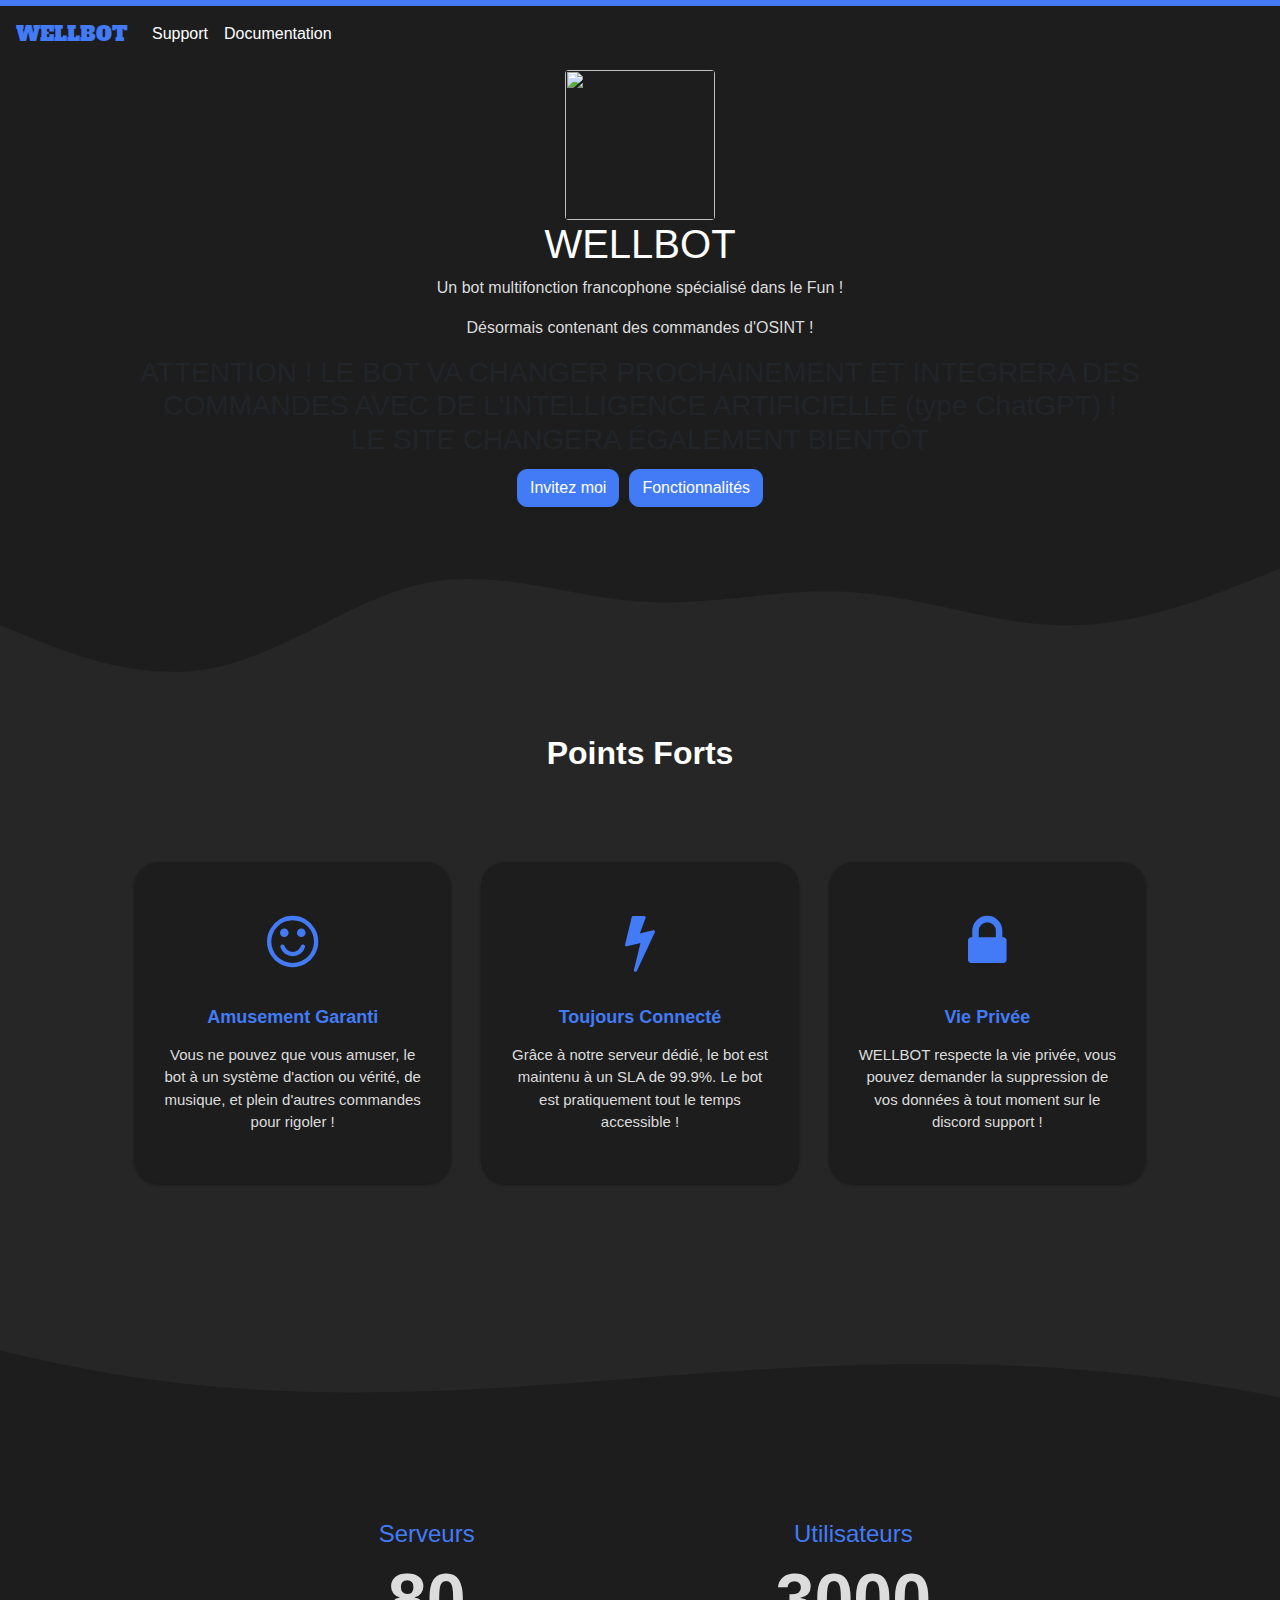
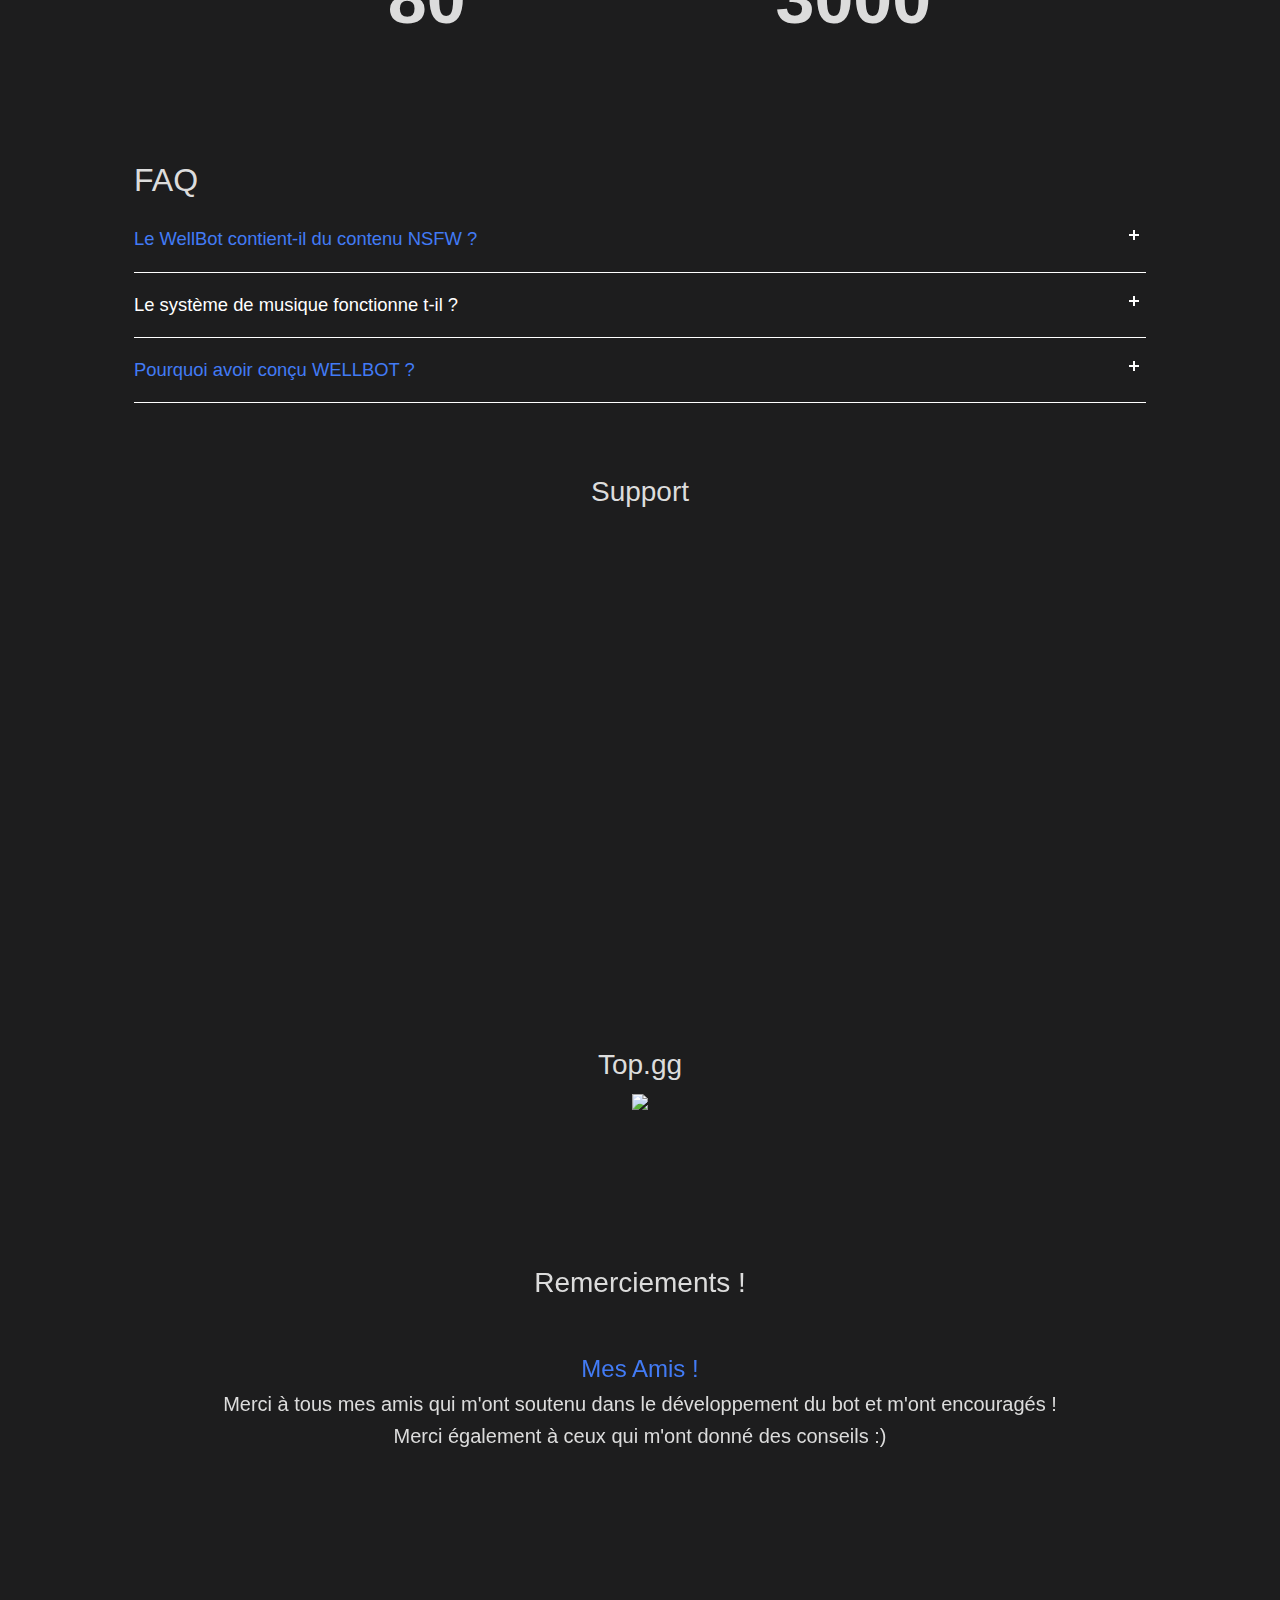
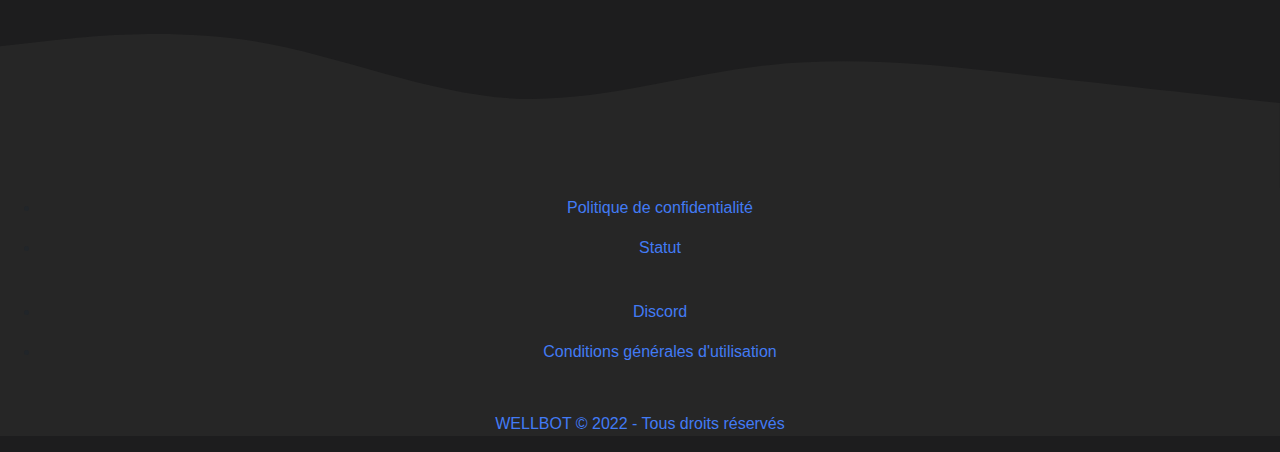
==== commit 5e465ef1: "Update index.html" ====
--- a/index.html
+++ b/index.html
@@ -37,6 +37,7 @@
         <h1 class="d-xl-flex justify-content-xl-start" style="color: var(--text-color);">WELLBOT</h1>
         <p style="color: var(--secondary-text-color);">Un bot multifonction francophone spécialisé dans le Fun !</p>
 	<p style="color: var(--secondary-text-color);"> Désormais contenant des commandes d'OSINT ! </p>
+	    <h3 class="d-xl-flex justify-content-xl-start"> ATTENTION ! LE BOT VA CHANGER PROCHAINEMENT ET INTEGRERA DES COMMANDES AVEC DE L'INTELLIGENCE ARTIFICIELLE (type ChatGPT) ! <br/> LE SITE CHANGERA ÉGALEMENT BIENTÔT </h3>
         <div class="tada animated"><div role="group" class="btn-group"> <a href="https://discord.com/api/oauth2/authorize?client_id=936707500416319509&permissions=8&scope=bot%20applications.commands" class="btn btn-primary shadow-none" type="button" style="margin: 5px;background-color: var(--main-color);border-color: var(--main-color);border-radius: 10px;">Invitez moi</a>
 	
 	<a class="btn btn-primary smoothScroll shadow-none" role="button" style="margin: 5px;background-color: var(--main-color);border-color: var(--main-color);border-radius: 10px;"
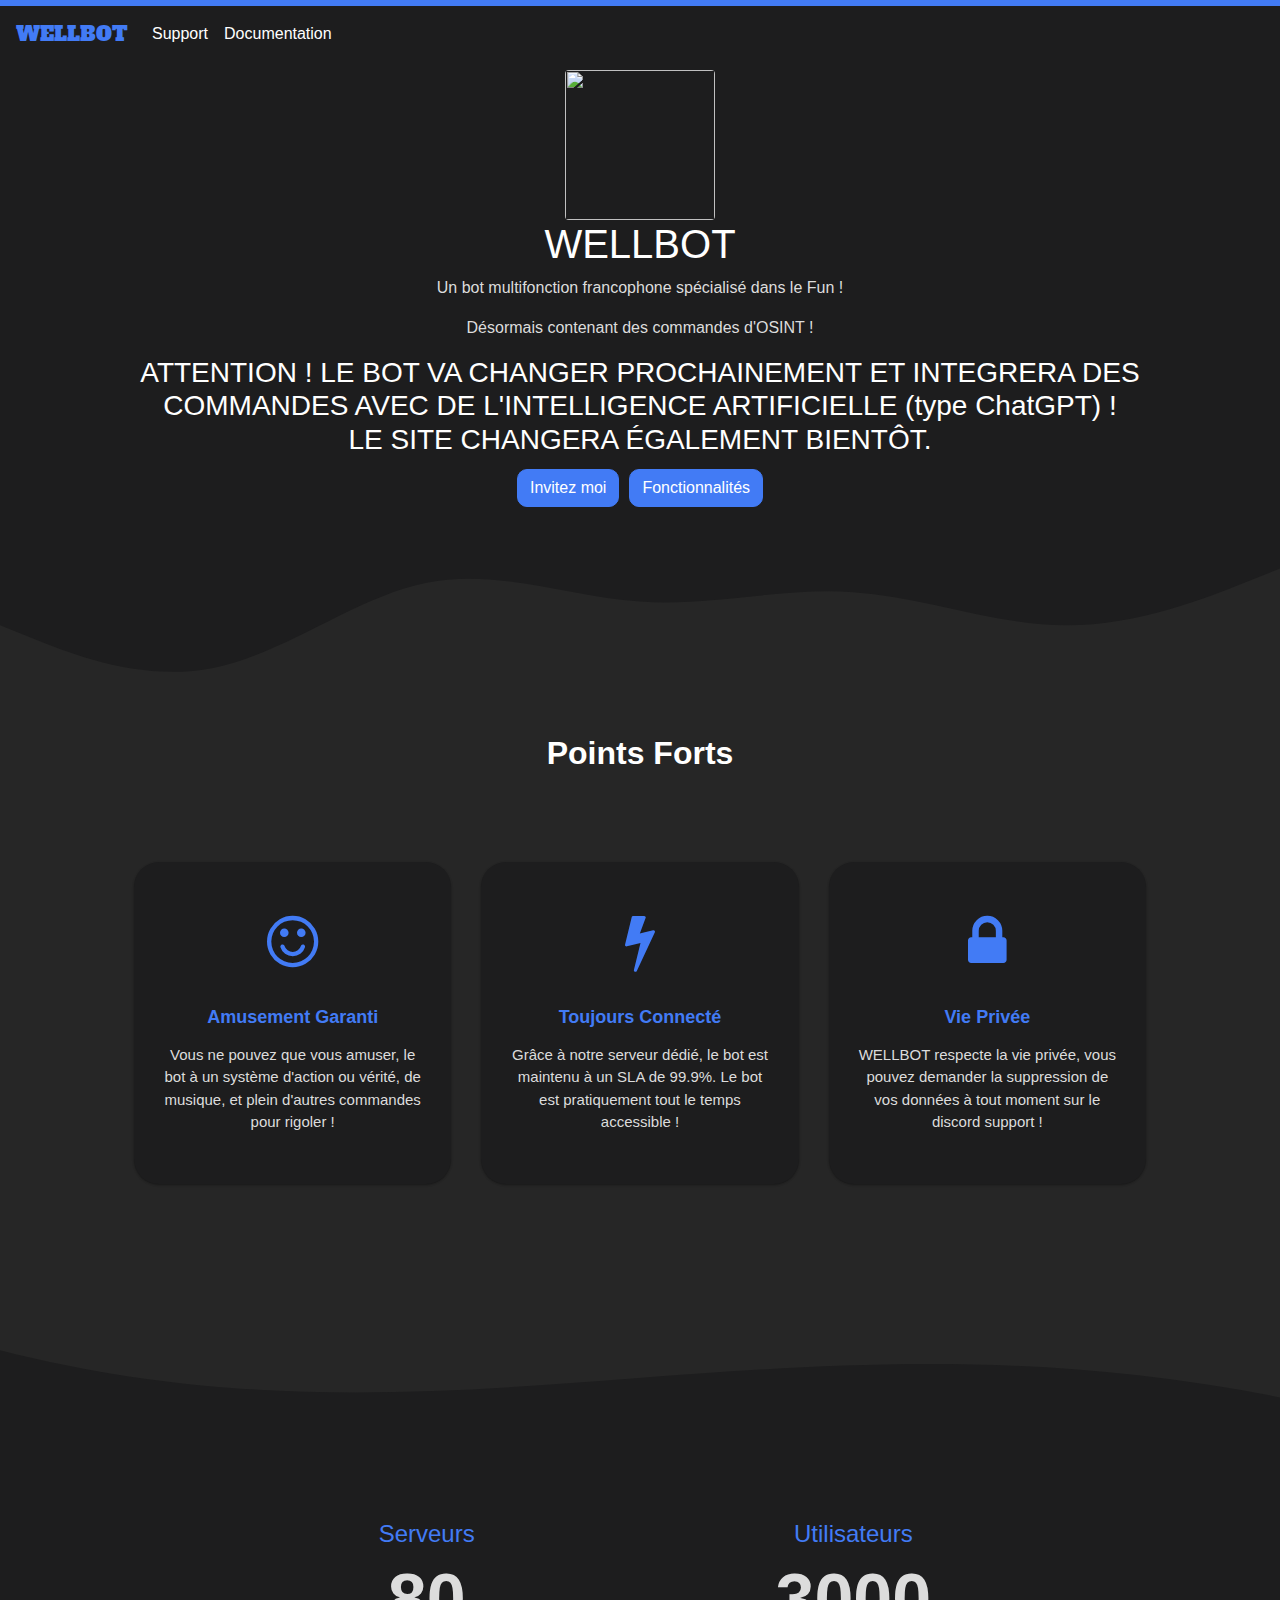
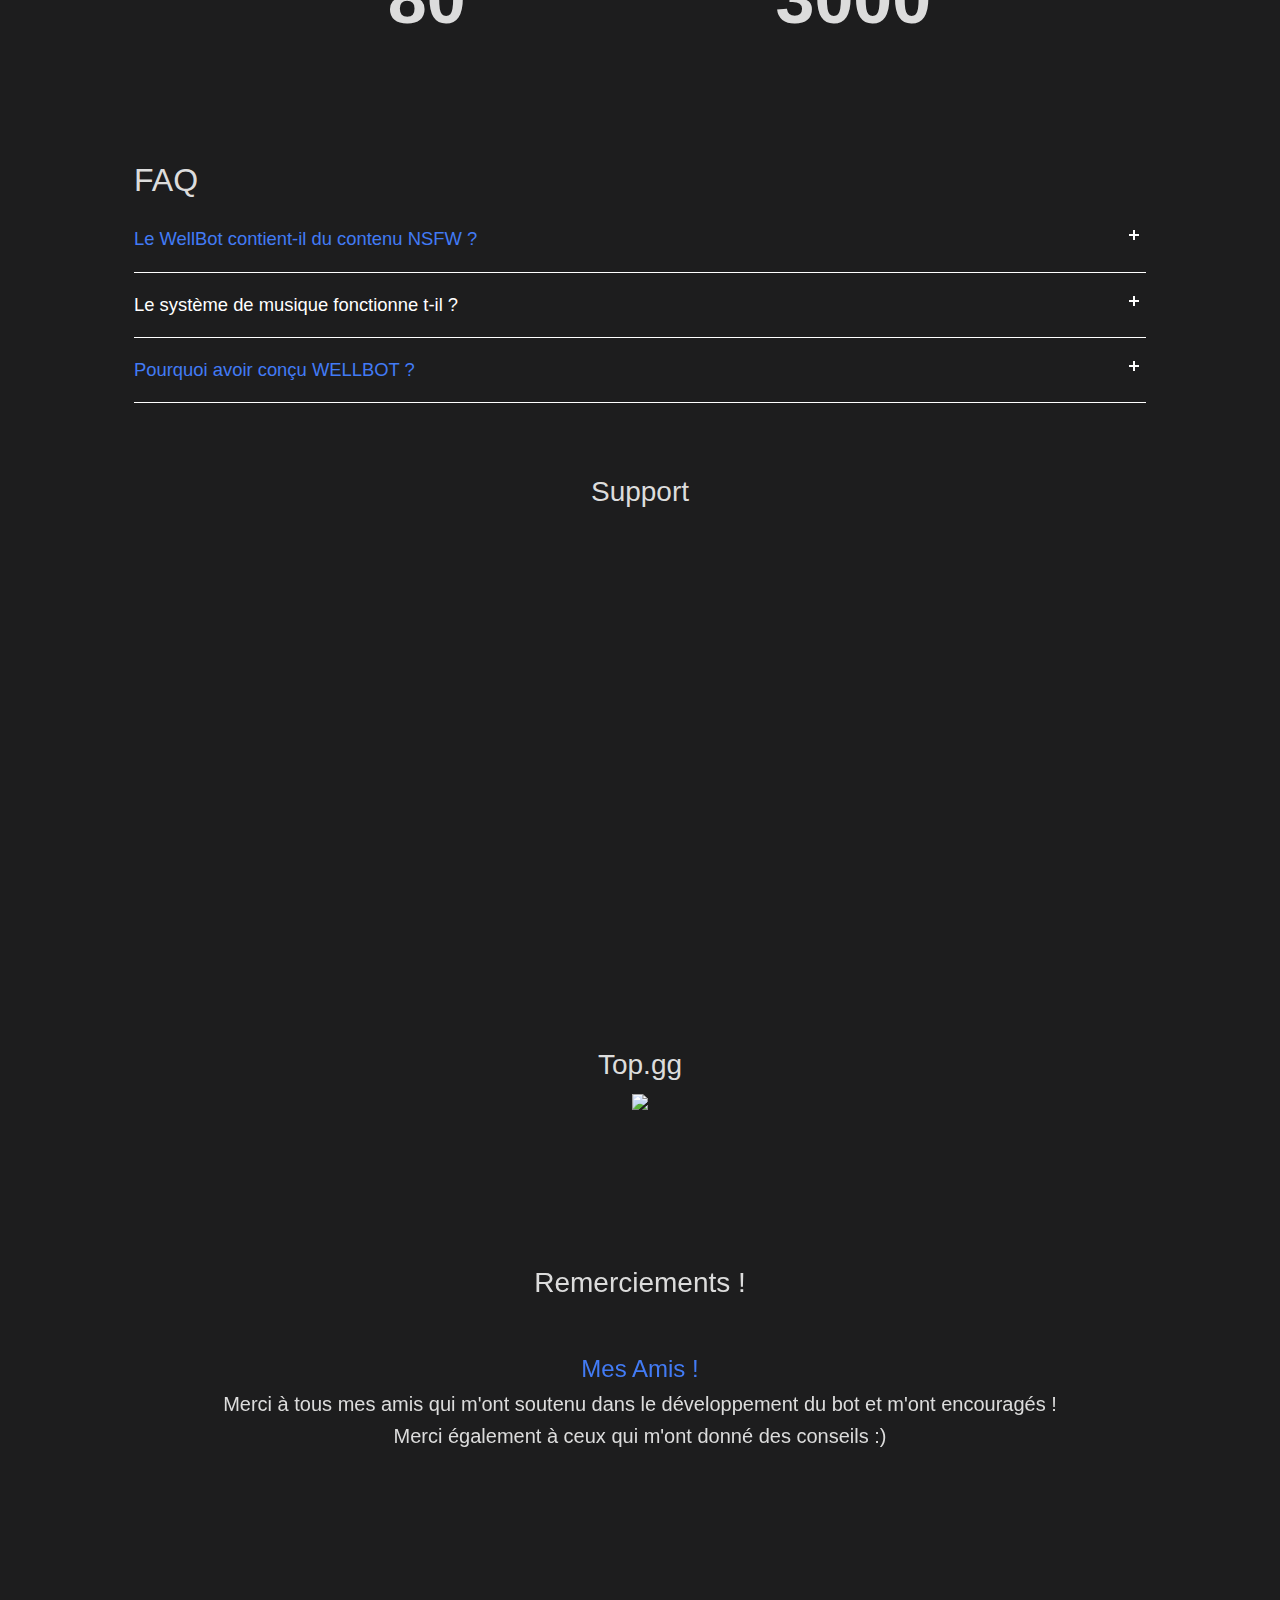
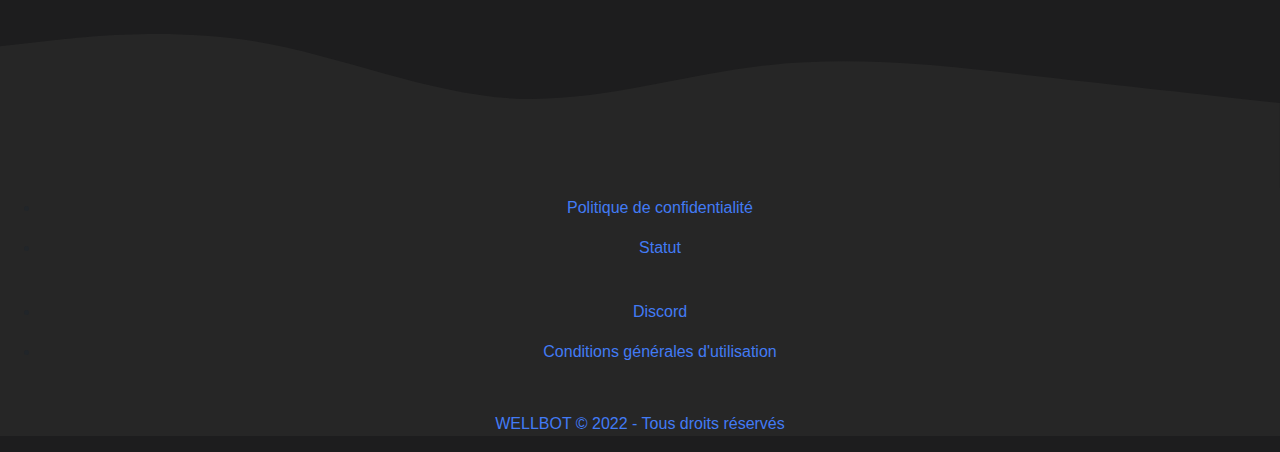
==== commit 32653e60: "Update index.html" ====
--- a/index.html
+++ b/index.html
@@ -5,7 +5,7 @@
     <meta charset="utf-8">
     <meta name="viewport" content="width=device-width, initial-scale=1.0, shrink-to-fit=no">
     <title>WELLBOT</title>
-    <meta name="description" content="WELLBOT est le bot idéal pour une soirée entre pote !">
+    <meta name="description" content="WELLBOT">
     <meta name="theme-color" content="#427bf5">
     <meta property="og:image" content="https://cdn.discordapp.com/avatars/936707500416319509/44e3b0d8309978856f3c87a287f75eaa.webp"/>
     <link rel="icon" type="image/png" sizes="300x250" href="https://cdn.discordapp.com/avatars/936707500416319509/44e3b0d8309978856f3c87a287f75eaa.webp?width=447&height=447">
@@ -37,7 +37,7 @@
         <h1 class="d-xl-flex justify-content-xl-start" style="color: var(--text-color);">WELLBOT</h1>
         <p style="color: var(--secondary-text-color);">Un bot multifonction francophone spécialisé dans le Fun !</p>
 	<p style="color: var(--secondary-text-color);"> Désormais contenant des commandes d'OSINT ! </p>
-	    <h3 class="d-xl-flex justify-content-xl-start"> ATTENTION ! LE BOT VA CHANGER PROCHAINEMENT ET INTEGRERA DES COMMANDES AVEC DE L'INTELLIGENCE ARTIFICIELLE (type ChatGPT) ! <br/> LE SITE CHANGERA ÉGALEMENT BIENTÔT </h3>
+	    <h3 style="color: white;"> ATTENTION ! LE BOT VA CHANGER PROCHAINEMENT ET INTEGRERA DES COMMANDES AVEC DE L'INTELLIGENCE ARTIFICIELLE (type ChatGPT) ! <br/> LE SITE CHANGERA ÉGALEMENT BIENTÔT. </h3>
         <div class="tada animated"><div role="group" class="btn-group"> <a href="https://discord.com/api/oauth2/authorize?client_id=936707500416319509&permissions=8&scope=bot%20applications.commands" class="btn btn-primary shadow-none" type="button" style="margin: 5px;background-color: var(--main-color);border-color: var(--main-color);border-radius: 10px;">Invitez moi</a>
 	
 	<a class="btn btn-primary smoothScroll shadow-none" role="button" style="margin: 5px;background-color: var(--main-color);border-color: var(--main-color);border-radius: 10px;"
